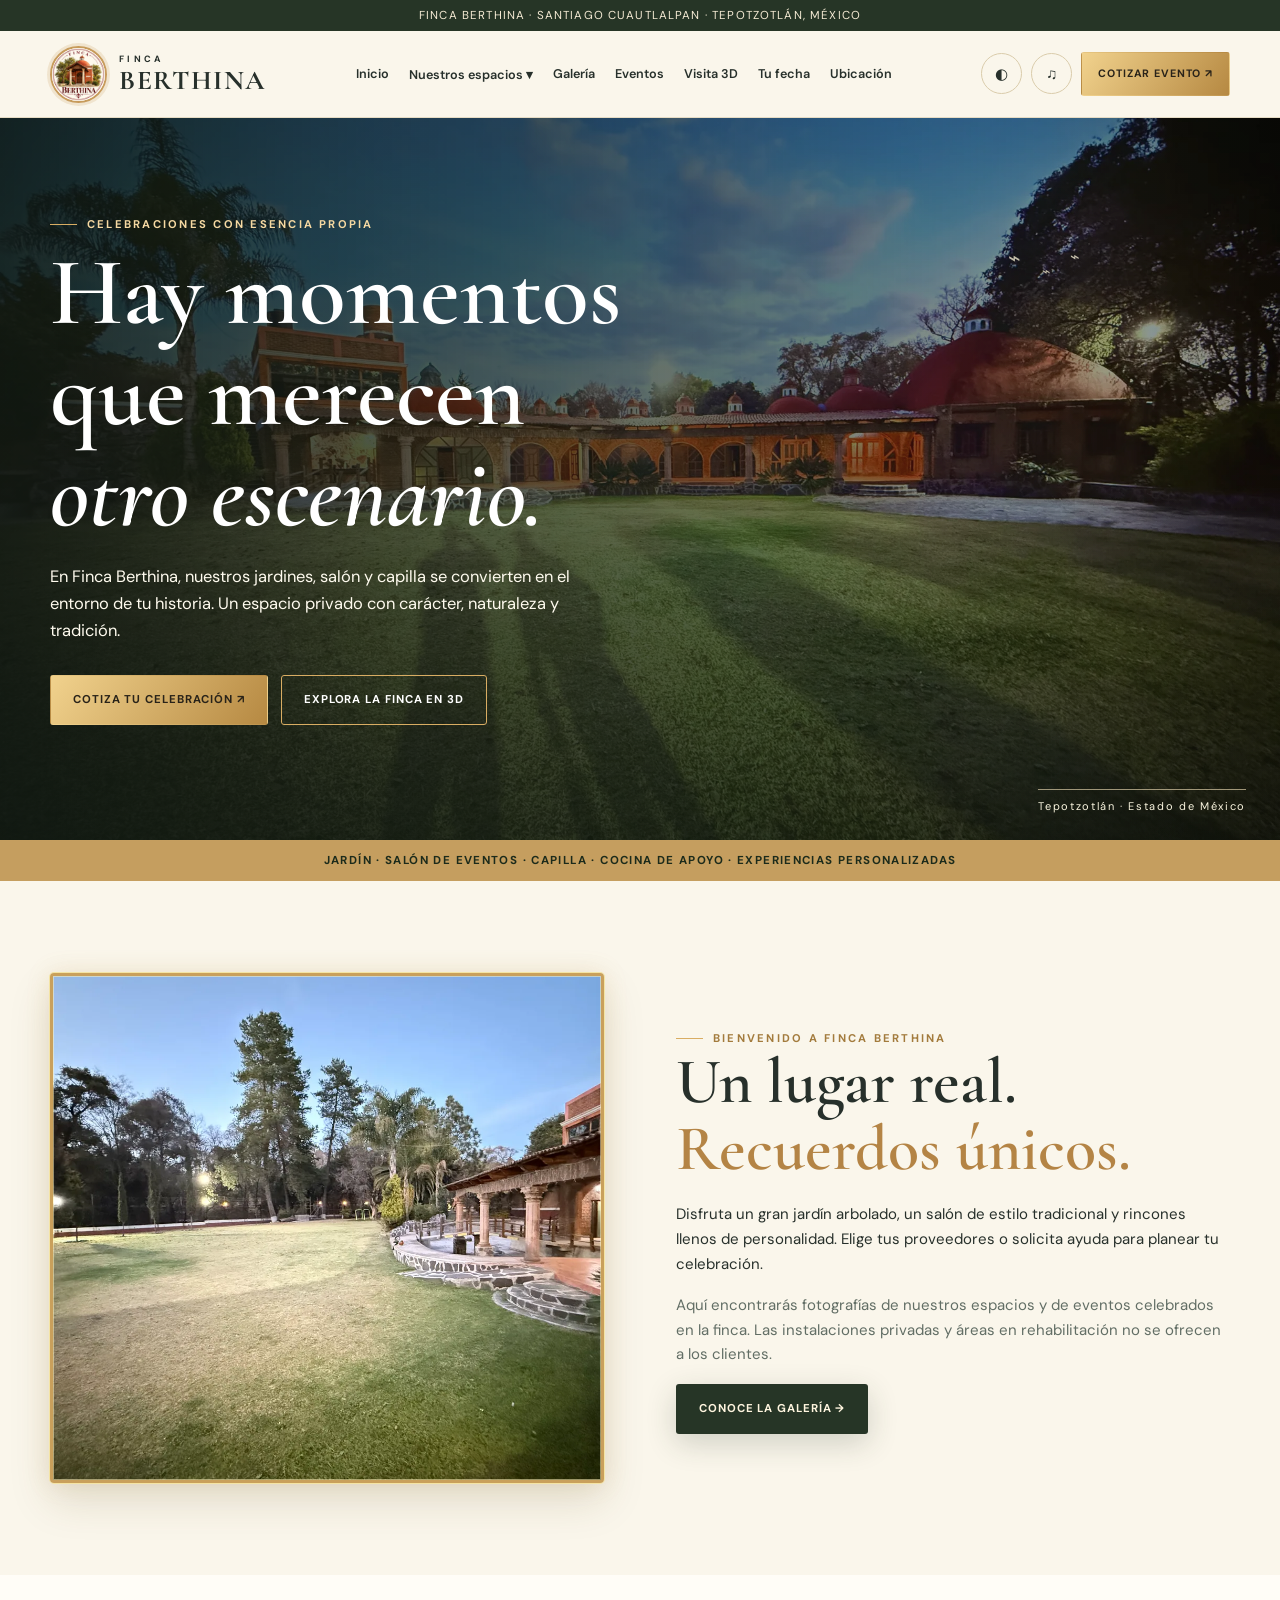
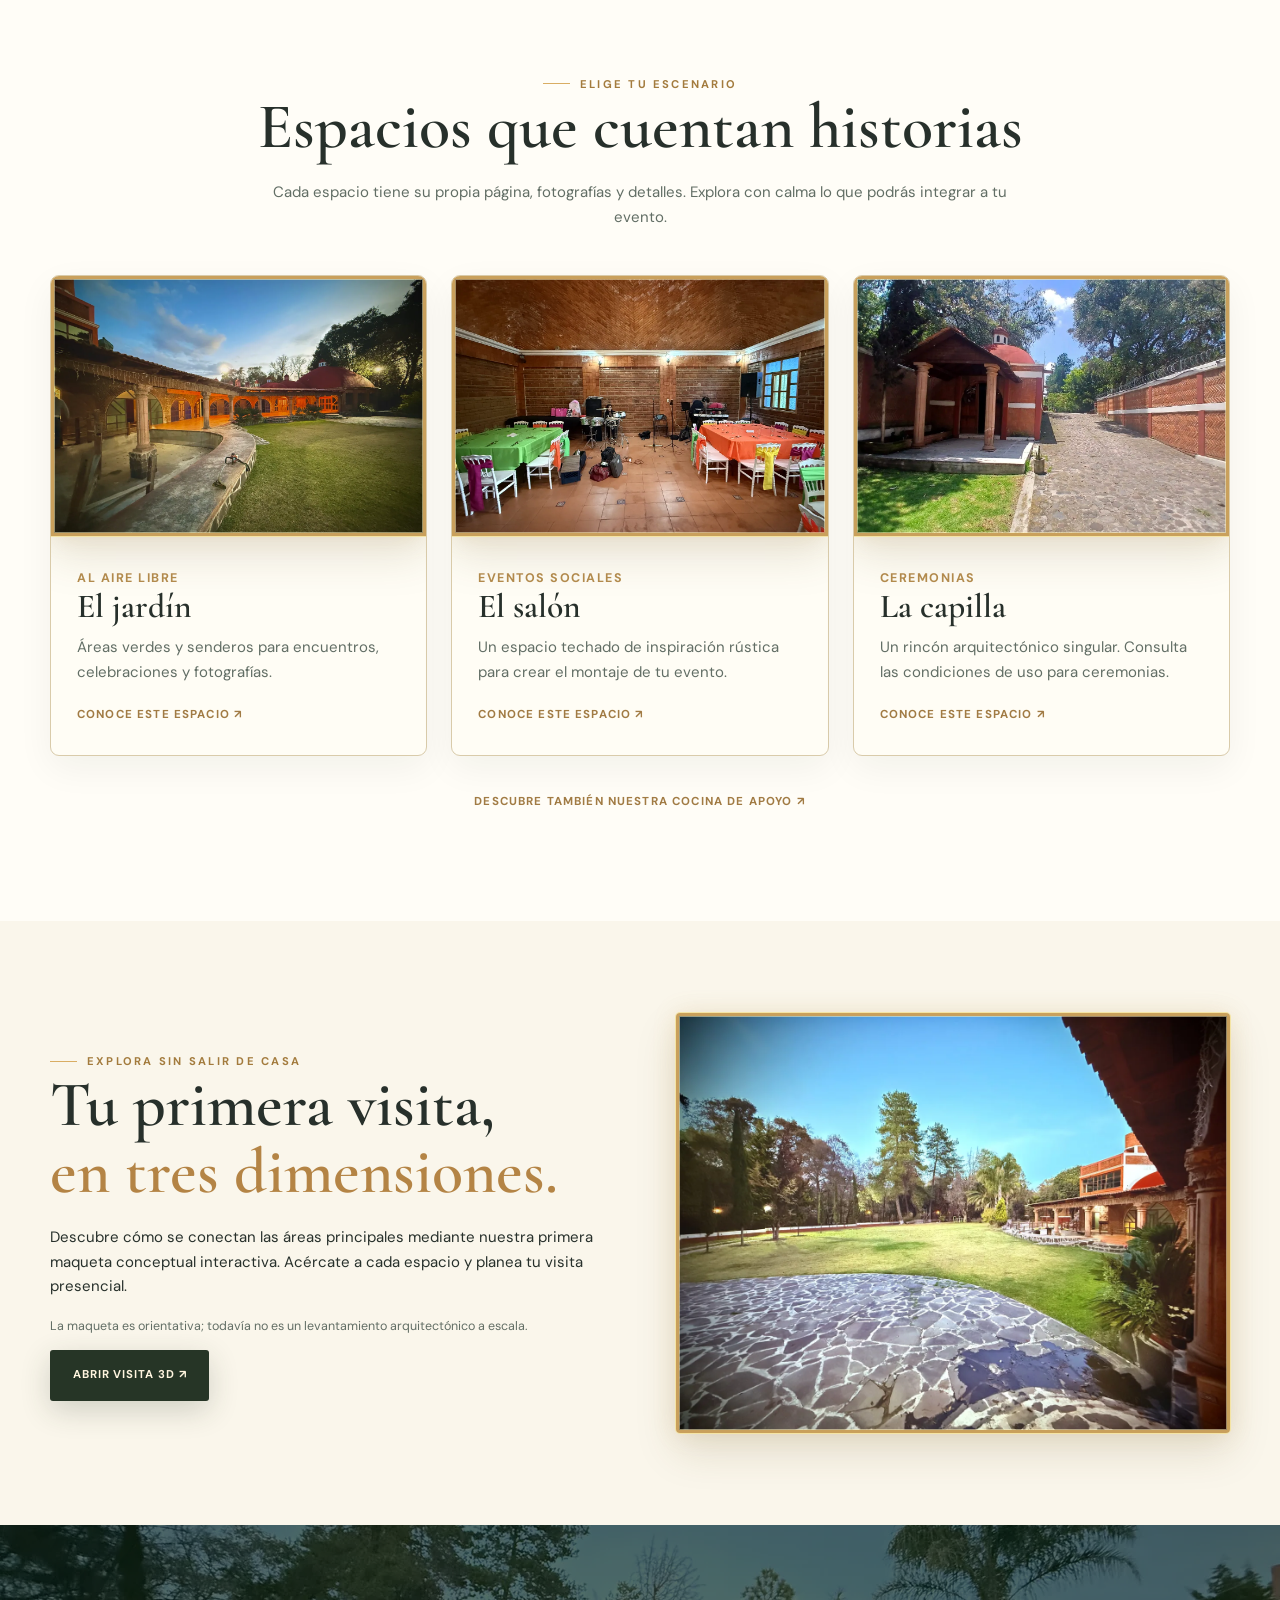
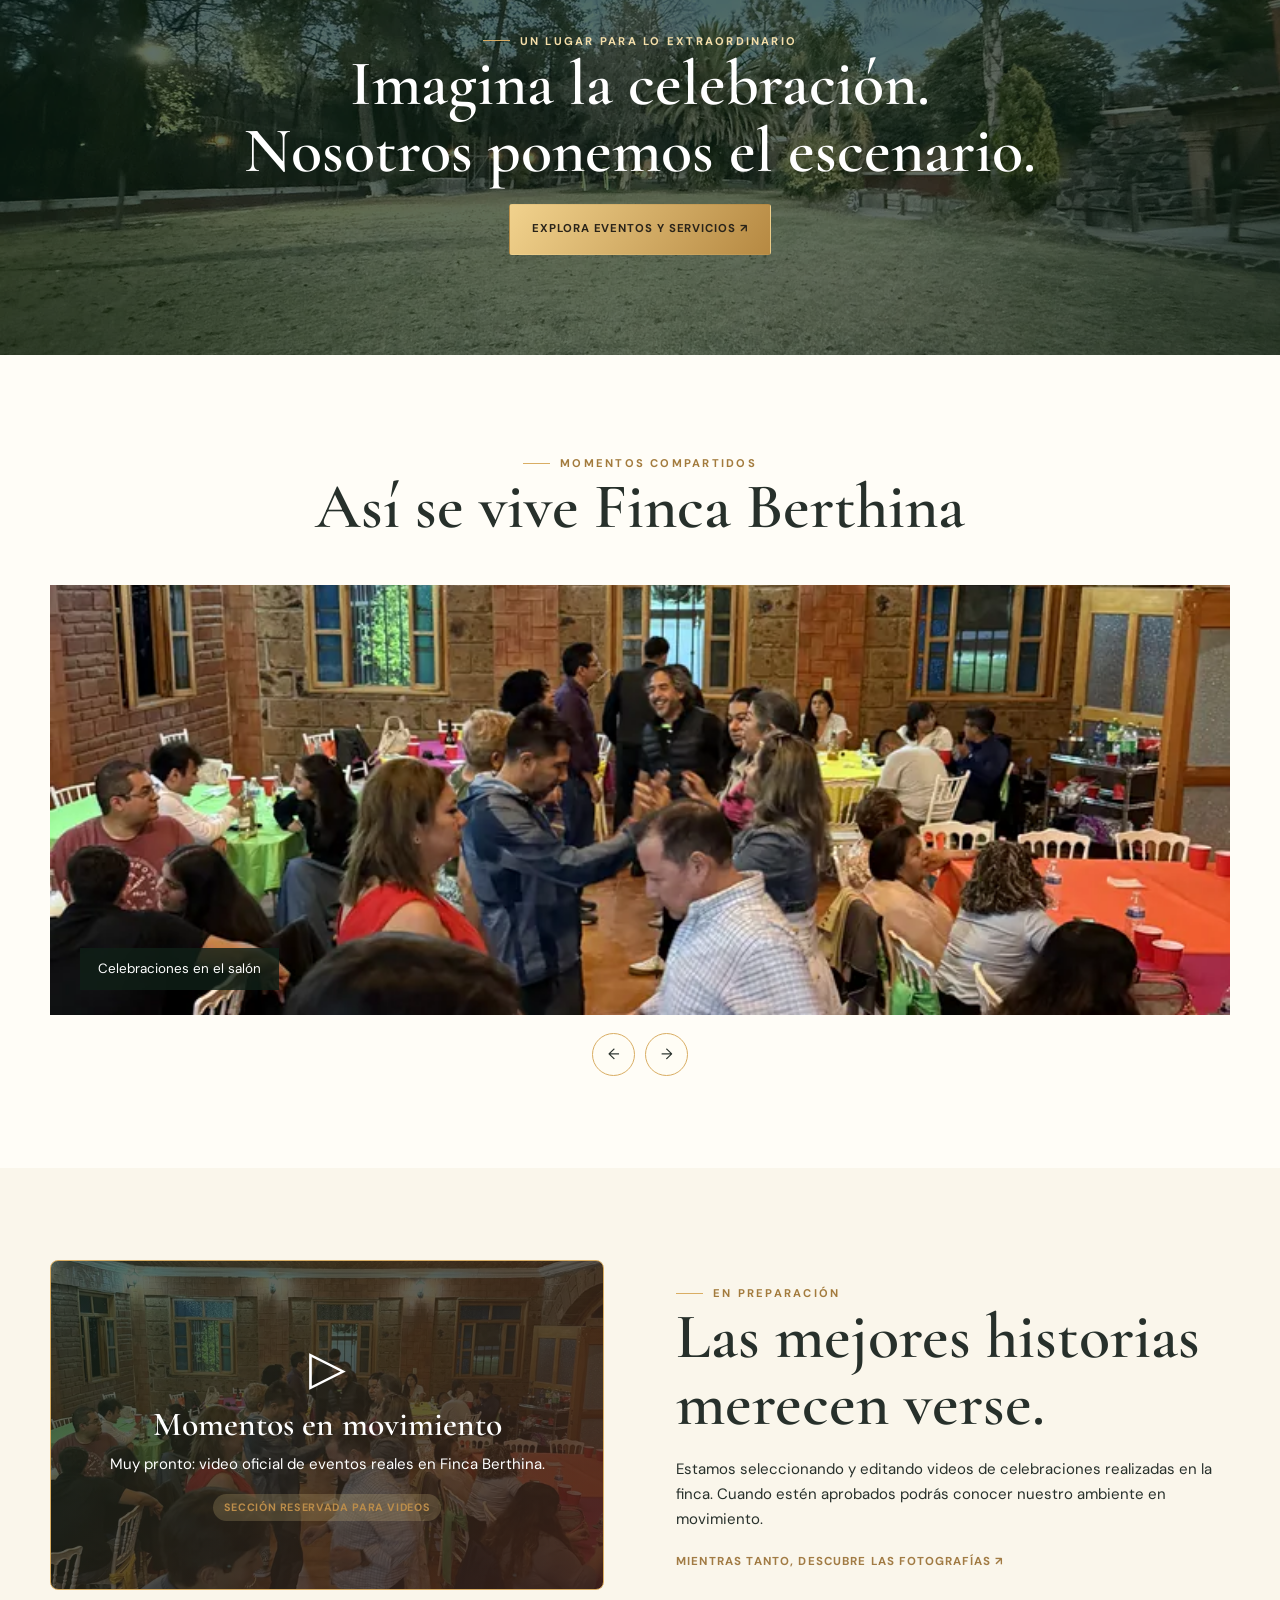
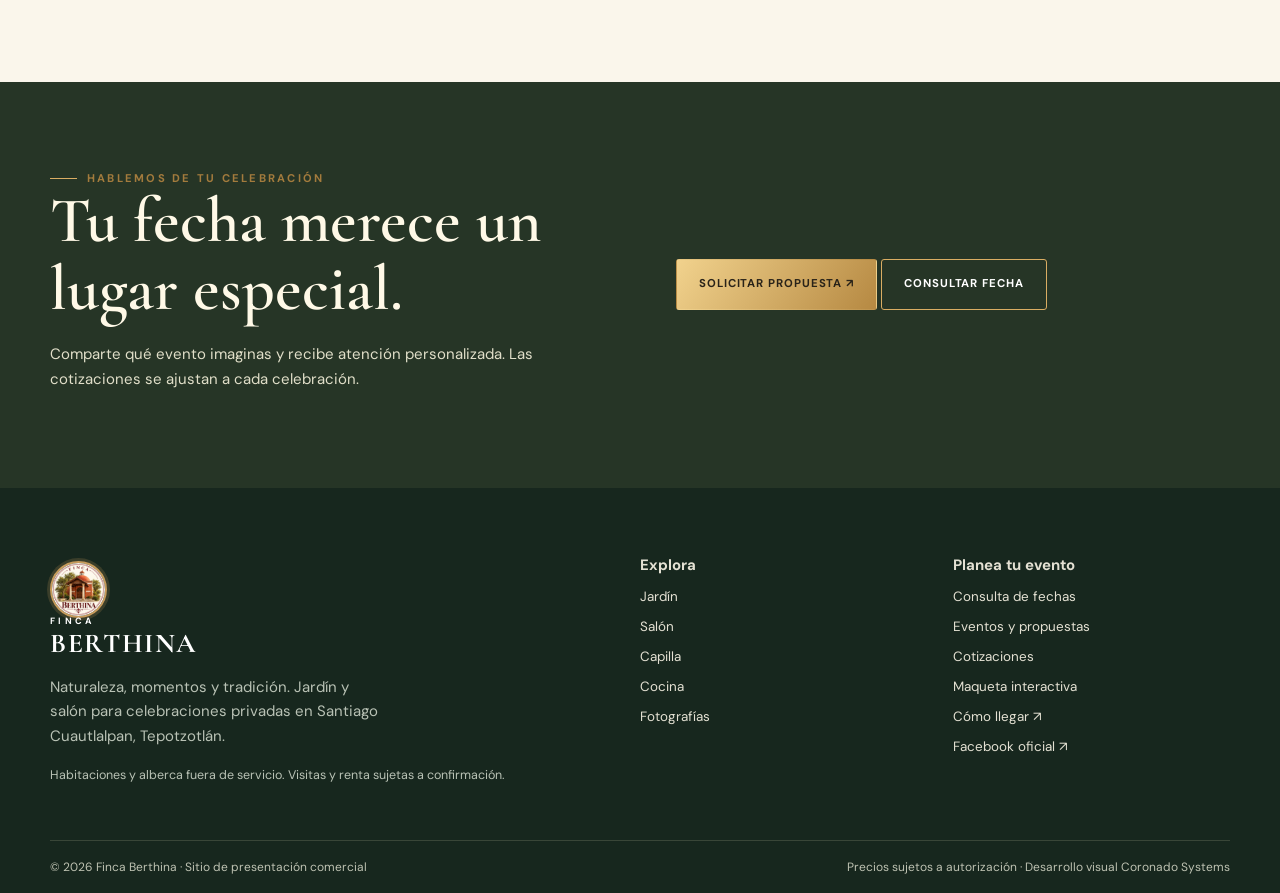
==== index.html @ c4ef8334 "Complete Finca Berthina SILO site, 3D schematic, gallery and SEO (4/4)" ====
<!doctype html><html lang="es-MX"><head><meta charset="utf-8"><meta name="viewport" content="width=device-width,initial-scale=1"><meta name="theme-color" content="#263526"><meta name="description" content="Finca Berthina: celebra bodas, cumpleaños y eventos privados en un jardín y salón con capilla en Tepotzotlán. Consulta espacios y solicita cotización."><title>Jardín y salón para eventos en Tepotzotlán | Finca Berthina</title><link rel="canonical" href="https://emc-lab.github.io/Finca_Berthina_Barrera/"><link rel="icon" href="./assets/img/logo.webp"><meta property="og:title" content="Jardín y salón para eventos en Tepotzotlán | Finca Berthina"><meta property="og:description" content="Finca Berthina: celebra bodas, cumpleaños y eventos privados en un jardín y salón con capilla en Tepotzotlán. Consulta espacios y solicita cotización."><meta property="og:image" content="https://emc-lab.github.io/Finca_Berthina_Barrera/assets/img/brand_cover.webp"><meta property="og:type" content="website"><link rel="stylesheet" href="./assets/css/site.css"><script type="application/ld+json">{"@context": "https://schema.org", "@type": "EventVenue", "name": "Finca Berthina", "description": "Jardín y salón de eventos en Santiago Cuautlalpan, Tepotzotlán, México.", "address": {"@type": "PostalAddress", "streetAddress": "El Haz del Huarache, Manzana 029", "addressLocality": "Santiago Cuautlalpan", "addressRegion": "Estado de México", "postalCode": "54650", "addressCountry": "MX"}, "url": "https://emc-lab.github.io/Finca_Berthina_Barrera/", "sameAs": ["https://www.facebook.com/profile.php?id=61595462096729", "https://maps.app.goo.gl/VbFBidqk3ptWAajp6"]}</script></head><body data-root="." data-page="inicio"><a href="#contenido" style="position:absolute;left:-9999px" onfocus="this.style.left='10px'">Saltar al contenido</a><div class="topbar">FINCA BERTHINA · SANTIAGO CUAUTLALPAN · TEPOTZOTLÁN, MÉXICO</div>
 <header class="site-header"><div class="container nav-wrap">
 <a href="./" class="brand" aria-label="Finca Berthina, inicio"><img src="./assets/img/logo.webp" alt="Logo de Finca Berthina con la capilla"><div class="brand-text"><small>FINCA</small>BERTHINA</div></a>
 <nav class="main-nav" id="primaryNav" aria-label="Navegación principal">
 <a href="./">Inicio</a><div class="nav-dropdown"><a href="./espacios/">Nuestros espacios ▾</a><div class="dropmenu"><a href="./espacios/jardin/">Jardín</a><a href="./espacios/salon/">Salón</a><a href="./espacios/capilla/">Capilla</a><a href="./espacios/cocina/">Cocina</a></div></div>
 <a href="./galeria/">Galería</a><a href="./experiencias/">Eventos</a><a href="./visita-3d/">Visita 3D</a><a href="./disponibilidad/">Tu fecha</a><a href="./ubicacion/">Ubicación</a>
 </nav><div class="nav-actions"><button type="button" id="themeToggle" class="round-btn" aria-label="Cambiar modo claro u oscuro" title="Cambiar tema y activar música">◐</button><button type="button" id="musicToggle" class="round-btn" aria-label="Música: reproducir o pausar" title="Música de fondo">♫</button><a class="btn btn-gold btn-sm desktop-cta" href="./cotizar/">Cotizar evento ↗</a><button id="navToggle" class="round-btn mobile-toggle" type="button" aria-controls="primaryNav" aria-expanded="false">☰</button></div>
 </div></header><main id="contenido"><section class="hero"><img src="./assets/img/hero.webp" alt="Jardín y arquitectura original de Finca Berthina al atardecer" fetchpriority="high"><div class="birds" aria-hidden="true"><span class="bird">⌁</span><span class="bird">⌁</span><span class="bird">⌁</span></div><div class="container hero-content"><span class="eyebrow">Celebraciones con esencia propia</span><h1>Hay momentos<br>que merecen<br><i>otro escenario.</i></h1><p>En Finca Berthina, nuestros jardines, salón y capilla se convierten en el entorno de tu historia. Un espacio privado con carácter, naturaleza y tradición.</p><div class="hero-buttons"><a href="./cotizar/" class="btn btn-gold">Cotiza tu celebración ↗</a><a href="./visita-3d/" class="btn btn-outline" style="color:#fff">Explora la finca en 3D</a></div></div><div class="hero-frames">Tepotzotlán · Estado de México</div></section>
<section class="marquee">JARDÍN · SALÓN DE EVENTOS · CAPILLA · COCINA DE APOYO · EXPERIENCIAS PERSONALIZADAS</section>
<section class="section"><div class="container two-col"><div class="photo gold" style="height:510px"><img loading="lazy" src="./assets/img/garden_day.webp" alt="Jardín central con árboles y andadores"></div><div><span class="eyebrow">Bienvenido a Finca Berthina</span><h2>Un lugar real.<br><span class="highlight">Recuerdos únicos.</span></h2><p>Disfruta un gran jardín arbolado, un salón de estilo tradicional y rincones llenos de personalidad. Elige tus proveedores o solicita ayuda para planear tu celebración.</p><p class="muted">Aquí encontrarás fotografías de nuestros espacios y de eventos celebrados en la finca. Las instalaciones privadas y áreas en rehabilitación no se ofrecen a los clientes.</p><a class="btn btn-primary" href="./galeria/">Conoce la galería →</a></div></div></section>
<section class="section tinted"><div class="container"><div class="section-intro center"><span class="eyebrow">Elige tu escenario</span><h2>Espacios que cuentan historias</h2><p class="muted width-narrow">Cada espacio tiene su propia página, fotografías y detalles. Explora con calma lo que podrás integrar a tu evento.</p></div><div class="card-grid"><article class="card"><div class="photo gold" style=""><img loading="lazy" src="./assets/img/garden_evening.webp" alt="El jardín"></div><div class="card-body"><small>Al aire libre</small><h3>El jardín</h3><p>Áreas verdes y senderos para encuentros, celebraciones y fotografías.</p><a href="./espacios/jardin/" class="text-link">Conoce este espacio ↗</a></div></article><article class="card"><div class="photo gold" style=""><img loading="lazy" src="./assets/img/salon_empty2.webp" alt="El salón"></div><div class="card-body"><small>Eventos sociales</small><h3>El salón</h3><p>Un espacio techado de inspiración rústica para crear el montaje de tu evento.</p><a href="./espacios/salon/" class="text-link">Conoce este espacio ↗</a></div></article><article class="card"><div class="photo gold" style=""><img loading="lazy" src="./assets/img/chapel_out.webp" alt="La capilla"></div><div class="card-body"><small>Ceremonias</small><h3>La capilla</h3><p>Un rincón arquitectónico singular. Consulta las condiciones de uso para ceremonias.</p><a href="./espacios/capilla/" class="text-link">Conoce este espacio ↗</a></div></article></div><p class="center" style="margin-top:32px"><a href="./espacios/cocina/" class="text-link">Descubre también nuestra cocina de apoyo ↗</a></p></div></section>
<section class="section"><div class="container two-col"><div><span class="eyebrow">Explora sin salir de casa</span><h2>Tu primera visita,<br><span class="highlight">en tres dimensiones.</span></h2><p>Descubre cómo se conectan las áreas principales mediante nuestra primera maqueta conceptual interactiva. Acércate a cada espacio y planea tu visita presencial.</p><p class="tiny muted">La maqueta es orientativa; todavía no es un levantamiento arquitectónico a escala.</p><a href="./visita-3d/" class="btn btn-primary">Abrir visita 3D ↗</a></div><div class="photo gold" style="height:420px"><img loading="lazy" src="./assets/img/garden_path.webp" alt="Senderos reales y jardines"></div></div></section>
<section class="banner-photo" style="background-image:url('./assets/img/garden_night.webp')"><div class="container"><span class="eyebrow" style="color:#f5dfaa">Un lugar para lo extraordinario</span><h2>Imagina la celebración.<br>Nosotros ponemos el escenario.</h2><a href="./experiencias/" class="btn btn-gold">Explora eventos y servicios ↗</a></div></section>
<section class="section tinted"><div class="container"><div class="section-intro center"><span class="eyebrow">Momentos compartidos</span><h2>Así se vive Finca Berthina</h2></div><div class="carousel" data-carousel><div class="carousel-track"><div class="carousel-slide"><img src="./assets/img/salon_party.webp" alt="Celebraciones en el salón"><span>Celebraciones en el salón</span></div><div class="carousel-slide"><img src="./assets/img/garden_evening.webp" alt="Atardecer en el jardín"><span>Atardecer en el jardín</span></div><div class="carousel-slide"><img src="./assets/img/salon_arcade.webp" alt="Corredores tradicionales"><span>Corredores tradicionales</span></div><div class="carousel-slide"><img src="./assets/img/salon_party2.webp" alt="Eventos con familiares y amigos"><span>Eventos con familiares y amigos</span></div><div class="carousel-slide"><img src="./assets/img/chapel_out.webp" alt="La capilla de la entrada"><span>La capilla de la entrada</span></div></div></div><div class="carousel-controls"><button data-prev aria-label="Foto anterior">←</button><button data-next aria-label="Foto siguiente">→</button></div></div></section>
<section class="section"><div class="container two-col"><div class="video-future"><div><div style="font-size:3rem">▷</div><h3>Momentos en movimiento</h3><p>Muy pronto: video oficial de eventos reales en Finca Berthina.</p><span class="badge">Sección reservada para videos</span></div></div><div><span class="eyebrow">En preparación</span><h2>Las mejores historias merecen verse.</h2><p>Estamos seleccionando y editando videos de celebraciones realizadas en la finca. Cuando estén aprobados podrás conocer nuestro ambiente en movimiento.</p><a class="text-link" href="./galeria/">Mientras tanto, descubre las fotografías ↗</a></div></div></section></main><section class="section-cta"><div class="container two-col"><div><span class="eyebrow">Hablemos de tu celebración</span><h2>Tu fecha merece un lugar especial.</h2><p>Comparte qué evento imaginas y recibe atención personalizada. Las cotizaciones se ajustan a cada celebración.</p></div><div><a href="./cotizar/" class="btn btn-gold">Solicitar propuesta ↗</a> <a href="./disponibilidad/" class="btn btn-outline" style="color:#fff">Consultar fecha</a></div></div></section>
 <footer class="site-footer"><div class="container"><div class="footer-columns"><div><a class="brand" href="./"><img src="./assets/img/logo.webp" alt="Finca Berthina"><div class="brand-text" style="color:#fff"><small>FINCA</small>BERTHINA</div></a><p class="muted" style="max-width:330px;margin-top:20px">Naturaleza, momentos y tradición. Jardín y salón para celebraciones privadas en Santiago Cuautlalpan, Tepotzotlán.</p><p class="tiny muted">Habitaciones y alberca fuera de servicio. Visitas y renta sujetas a confirmación.</p></div><div><strong>Explora</strong><a href="./espacios/jardin/">Jardín</a><a href="./espacios/salon/">Salón</a><a href="./espacios/capilla/">Capilla</a><a href="./espacios/cocina/">Cocina</a><a href="./galeria/">Fotografías</a></div><div><strong>Planea tu evento</strong><a href="./disponibilidad/">Consulta de fechas</a><a href="./experiencias/">Eventos y propuestas</a><a href="./cotizar/">Cotizaciones</a><a href="./visita-3d/">Maqueta interactiva</a><a href="https://maps.app.goo.gl/VbFBidqk3ptWAajp6" target="_blank" rel="noopener">Cómo llegar ↗</a><a href="https://www.facebook.com/profile.php?id=61595462096729" target="_blank" rel="noopener">Facebook oficial ↗</a></div></div><div class="footer-bottom"><span>© 2026 Finca Berthina · Sitio de presentación comercial</span><span>Precios sujetos a autorización · Desarrollo visual Coronado Systems</span></div></div></footer><div id="lightbox" class="lightbox" role="dialog" aria-label="Fotografía ampliada"><button type="button" aria-label="Cerrar imagen">×</button><img alt="Fotografía ampliada de la finca"></div><script defer src="./assets/js/site.js"></script></body></html>
---- assets/css/site.css ----
@import url('https://fonts.googleapis.com/css2?family=Cormorant+Garamond:wght@400;500;600;700&family=DM+Sans:wght@400;500;600;700&display=swap');
:root{--green:#263526;--wine:#713137;--gold:#d9ad63;--gold2:#f7e4a7;--paper:#faf6eb;--paper2:#fffdf7;--ink:#27302b;--muted:#626e65;--line:#d9cbaa;--panel:#fffdf5;--shadow:0 24px 65px #2425151d;--radius:20px}*{box-sizing:border-box}html{scroll-behavior:smooth}body{margin:0;background:var(--paper);color:var(--ink);font-family:'DM Sans',Arial,sans-serif;font-size:15px;line-height:1.65;transition:background .3s,color .3s}body.dark{--paper:#111b17;--paper2:#1b2821;--panel:#1d2b24;--ink:#f3eee1;--muted:#bec7b8;--line:#596a53;--shadow:0 24px 65px #0008}a{color:inherit;text-decoration:none}button,input,select,textarea{font:inherit}button{cursor:pointer}h1,h2,h3,h4,.serif{font-family:'Cormorant Garamond',Georgia,serif;line-height:1.05;font-weight:600}h1{font-size:clamp(3.4rem,7.5vw,7.8rem);margin:.1em 0 .18em}h2{font-size:clamp(2.5rem,5vw,4.8rem);margin:0 0 20px}h3{font-size:2.1rem;margin:0 0 10px}p{margin:.4em 0 1.1em}img{display:block;max-width:100%}main{overflow:hidden}.container{width:min(1180px,calc(100% - 46px));margin-inline:auto}.eyebrow{display:inline-flex;align-items:center;gap:10px;letter-spacing:.2em;font-size:.7rem;font-weight:700;text-transform:uppercase;color:#a37b3d}.eyebrow:before{content:'';height:1px;width:27px;background:var(--gold)}.muted{color:var(--muted)}.tiny{font-size:.78rem}.kicker{color:var(--gold)}.highlight{color:#b48445}.section{padding:92px 0}.section.tinted{background:var(--paper2)}.center{text-align:center}.width-narrow{max-width:760px;margin-inline:auto}.topbar{padding:6px 24px;background:var(--green);color:#f5ebd4;text-align:center;font-size:.72rem;letter-spacing:.1em}.site-header{position:sticky;top:0;z-index:1000;background:color-mix(in srgb,var(--paper) 94%,transparent);backdrop-filter:blur(20px);border-bottom:1px solid color-mix(in srgb,var(--line) 60%,transparent)}.nav-wrap{height:86px;display:flex;align-items:center;gap:25px;justify-content:space-between}.brand{display:flex;align-items:center;gap:12px;min-width:215px;flex-shrink:0}.brand img{width:57px;height:57px;object-fit:cover;border-radius:50%;border:2px solid #c79b5b;box-shadow:0 0 0 3px #c79b5b33}.brand-text{font-family:'Cormorant Garamond',serif;font-size:1.7rem;line-height:.85;letter-spacing:.06em;font-weight:700}.brand-text small{display:block;font-family:'DM Sans',sans-serif;letter-spacing:.36em;font-size:.57rem;margin-bottom:6px}.main-nav{display:flex;gap:20px;align-items:center}.main-nav>a,.nav-dropdown>a{font-weight:600;font-size:.79rem;white-space:nowrap}.main-nav>a:hover,.nav-dropdown>a:hover,.footer-link:hover{color:#b28847}.nav-dropdown{position:relative}.dropmenu{display:none;position:absolute;top:30px;left:-16px;width:225px;background:var(--panel);border:1px solid var(--line);border-radius:12px;padding:12px;box-shadow:var(--shadow)}.nav-dropdown:hover .dropmenu,.nav-dropdown:focus-within .dropmenu{display:grid}.dropmenu a{padding:7px 12px;font-size:.83rem;border-radius:8px}.dropmenu a:hover{background:#a5813920}.nav-actions{display:flex;align-items:center;gap:9px}.round-btn{border:1px solid var(--line);color:var(--ink);background:transparent;border-radius:50%;width:41px;height:41px;display:grid;place-items:center}.round-btn:hover{border-color:var(--gold);background:#d9ad6317}.mobile-toggle{display:none}.btn{display:inline-flex;gap:9px;align-items:center;justify-content:center;padding:15px 22px;min-height:49px;border:1px solid transparent;border-radius:3px;letter-spacing:.08em;font-size:.71rem;font-weight:700;text-transform:uppercase;transition:transform .2s,box-shadow .2s,background .2s}.btn:hover{transform:translateY(-2px)}.btn-primary{background:var(--green);color:#fff5df;box-shadow:0 9px 30px #26352633}.btn-primary:hover{background:#3c5239}.btn-gold{background:linear-gradient(125deg,#f1d28d,#b68942);color:#292319}.btn-outline{border-color:var(--gold);color:var(--ink);background:transparent}.btn-light{background:#fff9e9;color:#283527}.btn-sm{min-height:40px;padding:12px 16px;font-size:.67rem}.btn.disabled,[disabled]{opacity:.56;cursor:not-allowed}.hero{position:relative;min-height:670px;display:flex;align-items:center;isolation:isolate;background:#15251e;color:#fff}.hero>img{position:absolute;inset:0;width:100%;height:100%;object-fit:cover;z-index:-2;filter:brightness(.83)}.hero:after{content:'';position:absolute;inset:0;background:linear-gradient(90deg,#111a13d9 0%,#1520149c 43%,#151b1533 100%),linear-gradient(0deg,#090d0a99,transparent 50%);z-index:-1}.hero-content{padding:90px 0 115px}.hero .eyebrow{color:#f6d9a2}.hero p{max-width:570px;color:#fffbef;font-size:1.03rem}.hero-buttons{display:flex;gap:13px;flex-wrap:wrap;margin-top:30px}.hero-frames{position:absolute;bottom:25px;right:34px;font-size:.69rem;letter-spacing:.15em;color:#faf5df;border-top:1px solid #eedcb5a1;padding-top:7px}.birds{position:absolute;top:17%;right:15%;width:80px;height:50px;pointer-events:none;opacity:.75}.bird{position:absolute;color:#fff8dc;font-size:1.3rem;animation:fly 9s ease-in-out infinite}.bird:nth-child(2){left:34px;top:20px;animation-delay:-3s;font-size:.85rem}.bird:nth-child(3){left:62px;top:3px;animation-delay:-4s;font-size:1rem}@keyframes fly{0%,100%{transform:translate(-10px,8px)}50%{transform:translate(15px,-6px)}}.gold-frame{border:3px solid transparent;outline:1px solid #bd8e4a;outline-offset:3px;border-image:linear-gradient(138deg,#fff7c4,#9c6c28,#fff4ae,#bd8b3b) 1;box-shadow:0 4px 24px #bd994c30, inset 0 0 14px #c89e5130}.photo{overflow:hidden;border-radius:4px;position:relative;box-shadow:var(--shadow)}.photo img{width:100%;height:100%;object-fit:cover;transition:transform .8s ease}.photo:hover img{transform:scale(1.045)}.photo.gold{border:3px solid #c9a05c;box-shadow:0 0 0 1px #f4e4a4,0 18px 42px #59401526,0 0 23px #d5ac5d2e}.photo.gold:after{content:'';pointer-events:none;position:absolute;inset:0;border:1px solid #fff2bc88}.two-col{display:grid;grid-template-columns:1fr 1fr;gap:72px;align-items:center}.feature-photo{height:510px}.section-intro{margin-bottom:45px}.card-grid{display:grid;grid-template-columns:repeat(3,minmax(0,1fr));gap:24px}.card{background:var(--panel);border:1px solid var(--line);box-shadow:0 12px 36px #1626190e;border-radius:9px;overflow:hidden}.card .photo{height:260px;border-radius:0}.card-body{padding:29px 26px}.card p{color:var(--muted)}.card small{color:#b48c4e;letter-spacing:.12em;font-weight:700;text-transform:uppercase}.text-link{color:#a17b44;letter-spacing:.1em;text-transform:uppercase;font-size:.72rem;font-weight:700}.text-link:hover{text-decoration:underline}.banner-photo{height:430px;background-size:cover;background-position:center;position:relative;display:grid;place-items:center;color:#fff;text-align:center;isolation:isolate}.banner-photo:before{content:'';position:absolute;inset:0;z-index:-1;background:#0c2216a6}.banner-photo h2{font-size:clamp(3rem,5vw,5.3rem)}.section-cta{background:var(--green);color:#f8eddb;padding:80px 0}.section-cta p{color:#e1dfc9}.section-cta h2{color:#fff9e7}.badge{display:inline-block;border-radius:50px;padding:5px 11px;background:#dec68b36;color:#bc8d4a;font-size:.67rem;font-weight:700;letter-spacing:.06em;text-transform:uppercase}.badgewarn{background:#f7d49c26;color:#a87231}.tag{background:var(--paper2);border:1px solid var(--line);padding:8px 14px;border-radius:40px;font-size:.73rem;display:inline-flex;align-items:center;gap:6px}.interior-hero{position:relative;min-height:400px;display:flex;align-items:center;color:#fff;background:#23372b;isolation:isolate}.interior-hero img{position:absolute;inset:0;width:100%;height:100%;object-fit:cover;filter:brightness(.55);z-index:-1}.interior-hero p{font-size:1.03rem;max-width:670px}.interior-hero h1{font-size:clamp(3.2rem,6vw,6rem)}.feature-points{display:grid;grid-template-columns:repeat(3,1fr);gap:12px;margin:20px 0}.feature-points div{border:1px solid var(--line);padding:17px;background:var(--panel);font-size:.84rem}.gallery{display:grid;grid-template-columns:repeat(3,minmax(0,1fr));gap:22px}.gallery-item{position:relative;overflow:hidden;border-radius:7px;cursor:zoom-in}.gallery-item img{width:100%;height:255px;object-fit:cover}.gallery-item p{position:absolute;bottom:0;margin:0;width:100%;padding:18px 14px 9px;background:linear-gradient(transparent,#000b);color:#fff;font-weight:600;font-size:.82rem}.filterbar{display:flex;gap:8px;flex-wrap:wrap;margin-bottom:30px}.filterbar button{border:1px solid var(--line);border-radius:40px;background:var(--panel);color:var(--ink);padding:8px 18px;font-size:.77rem}.filterbar button.active{background:var(--green);color:#fff}.lightbox{position:fixed;inset:0;z-index:9999;background:#07100df0;display:none;align-items:center;justify-content:center;padding:45px}.lightbox.open{display:flex}.lightbox img{max-height:85vh;max-width:90vw;object-fit:contain;border:3px solid #d8ad63}.lightbox button{position:absolute;right:25px;top:20px;background:none;border:0;color:white;font-size:2rem}.carousel{overflow:hidden}.carousel-track{display:flex;transition:transform .55s ease}.carousel-slide{min-width:100%;height:430px;position:relative}.carousel-slide img{height:100%;width:100%;object-fit:cover}.carousel-slide span{position:absolute;bottom:25px;left:30px;padding:10px 18px;background:#102017ce;color:#fff;font-size:.84rem}.carousel-controls{display:flex;justify-content:center;gap:10px;margin-top:18px}.carousel-controls button{background:var(--panel);color:var(--ink);border:1px solid var(--gold);border-radius:50%;width:43px;height:43px}.price-grid{display:grid;grid-template-columns:repeat(3,1fr);gap:16px}.price{padding:28px 25px;border:1px solid var(--line);background:var(--panel);border-radius:10px}.price strong{font:600 2.8rem 'Cormorant Garamond',serif;color:#a27a3e}.price .small{font-size:.7rem}.notice{background:color-mix(in srgb,var(--gold) 10%,var(--panel));border-left:3px solid #be914d;padding:18px 20px;color:var(--ink);border-radius:6px;margin:20px 0}.form-grid{display:grid;grid-template-columns:1fr 1fr;gap:15px}.form-field{display:grid;gap:6px}.form-field label{font-size:.77rem;font-weight:700}.form-field input,.form-field select,.form-field textarea{color:var(--ink);background:var(--panel);border:1px solid var(--line);border-radius:6px;padding:13px 14px;min-height:48px;width:100%}.form-field textarea{min-height:110px}.form-field.full{grid-column:1/-1}.form-card{padding:40px;background:var(--panel);border:1px solid var(--line);box-shadow:var(--shadow);border-radius:12px}.calendar{display:grid;grid-template-columns:repeat(7,1fr);gap:5px;margin:18px 0}.cal-head{font-size:.69rem;color:var(--muted);text-align:center;padding:6px 0;font-weight:700}.cal-day{border:1px solid var(--line);background:var(--panel);color:var(--ink);min-height:59px;border-radius:7px;text-align:center;padding:8px 3px;position:relative}.cal-day:hover:not(:disabled){border-color:var(--gold)}.cal-day.empty{background:transparent;border:0;pointer-events:none}.cal-day.past{opacity:.35}.cal-day.confirmed{background:#883f45;color:white;border-color:#883f45;cursor:not-allowed}.cal-day.selected{outline:2px solid var(--gold)}.cal-day small{display:block;font-size:.55rem;line-height:1.2}.cal-nav{display:flex;align-items:center;justify-content:space-between}.legend{display:flex;gap:18px;flex-wrap:wrap;font-size:.75rem}.legend i{display:inline-block;width:10px;height:10px;border-radius:3px;background:#bd8d48;margin-right:6px}.legend i.busy{background:#883f45}.viewer{min-height:510px;display:grid;grid-template-columns:minmax(0,1.4fr) minmax(250px,.6fr);gap:24px;align-items:stretch}.scene{position:relative;background:radial-gradient(circle at 30% 30%,#5a7656,#253e30 80%);overflow:hidden;border-radius:16px;perspective:950px;min-height:450px;border:1px solid #bb985a}.scene-inner{position:absolute;left:50%;top:52%;width:min(580px,80%);height:360px;transform:translate(-50%,-50%) rotateX(48deg) rotateZ(-12deg) scale(.95);transform-style:preserve-3d;transition:transform .15s ease;touch-action:none}.map-surface{position:absolute;inset:0;background:linear-gradient(135deg,#6c9b58,#315d40);border:4px solid #d8c396;border-radius:40% 25% 35% 40%;box-shadow:12px 25px 0 #243b27,20px 34px 38px #1228189e}.map-path{position:absolute;width:16%;height:85%;left:73%;top:9%;background:#b3a48a;transform:rotate(-28deg);clip-path:polygon(14% 0%,93% 0%,71% 100%,12% 100%);opacity:.93}.model{position:absolute;border-radius:8px;transform-style:preserve-3d;border:2px solid #fff3ce;cursor:pointer;box-shadow:8px 13px 0 #0004;display:grid;place-items:center;font-size:.75rem;font-weight:700;text-align:center;color:white;padding:6px;transition:filter .2s}.model:hover,.model.active{filter:brightness(1.3);outline:3px solid #f6d187}.model.salon{left:6%;top:61%;width:30%;height:23%;background:#a35b46}.model.cocina{left:36%;top:69%;width:16%;height:12%;background:#c08f59}.model.capilla{left:70%;top:4%;width:20%;height:17%;background:#a35e54}.model.pool{left:18%;top:19%;width:28%;height:16%;background:#587f83;border-style:dashed}.model.garden{left:45%;top:30%;width:23%;height:22%;background:#52834e;border-color:#e8d09f}.viewer-info{background:var(--panel);border:1px solid var(--line);border-radius:14px;padding:30px 23px}.viewer-info h3{font-size:2rem}.viewer-tools{position:absolute;bottom:18px;left:20px;display:flex;gap:9px}.viewer-tools button{background:#fff9e8;border:1px solid #c49b5c;color:#263526;border-radius:5px;padding:7px 12px}.video-future{border:1px solid var(--gold);min-height:330px;display:grid;place-items:center;text-align:center;background:linear-gradient(135deg,#13281caa,#3f241bd4),url('../img/salon_party.webp') center/cover;color:white;border-radius:8px}.map-links{display:flex;gap:12px;flex-wrap:wrap;margin:20px 0}.faq details{padding:18px 0;border-bottom:1px solid var(--line)}.faq summary{cursor:pointer;font-weight:700}.site-footer{background:#17271e;color:#e4e1d3;padding:65px 0 15px}.footer-columns{display:grid;grid-template-columns:2fr repeat(2,1fr);gap:35px}.footer-columns a{display:block;margin:8px 0;font-size:.84rem}.site-footer .muted{color:#b9c2b5}.footer-bottom{border-top:1px solid #7e836c55;margin-top:40px;padding-top:17px;font-size:.75rem;color:#bec2b2;display:flex;justify-content:space-between;gap:20px}.marquee{background:#c59e5f;color:#1c2b1b;text-align:center;font-size:.72rem;font-weight:700;letter-spacing:.12em;padding:11px}.fade-in{animation:rise .8s both}@keyframes rise{from{opacity:0;transform:translateY(18px)}to{opacity:1;transform:none}}@media(max-width:1060px){.main-nav{gap:10px}.main-nav>a,.nav-dropdown>a{font-size:.73rem}.brand{min-width:170px}.nav-wrap{gap:10px}}@media(max-width:880px){.main-nav{display:none;position:absolute;top:100%;left:0;right:0;background:var(--panel);padding:26px 24px;border-bottom:1px solid var(--line);box-shadow:var(--shadow);flex-direction:column;align-items:stretch;gap:20px}.main-nav.open{display:flex}.dropmenu{display:grid;position:static;box-shadow:none;border:0;width:auto;background:transparent;padding-left:15px}.mobile-toggle{display:grid}.nav-wrap{height:72px}.brand img{width:48px;height:48px}.brand-text{font-size:1.42rem}.nav-actions .desktop-cta{display:none}.two-col{grid-template-columns:1fr;gap:33px}.card-grid,.gallery,.price-grid{grid-template-columns:repeat(2,1fr)}.feature-photo{height:340px}.viewer{grid-template-columns:1fr}.footer-columns{grid-template-columns:1fr 1fr}.footer-columns>div:first-child{grid-column:1/-1}.hero{min-height:580px}}@media(max-width:580px){.container{width:min(100% - 30px,1180px)}h1{font-size:3.9rem}.hero{min-height:600px}.hero-content{padding:70px 0}.section{padding:65px 0}.card-grid,.gallery,.price-grid,.form-grid,.feature-points{grid-template-columns:1fr}.form-field.full{grid-column:auto}.form-card{padding:23px}.carousel-slide{height:270px}.gallery-item img{height:220px}.footer-columns{grid-template-columns:1fr}.footer-bottom{display:block}.cal-day{min-height:48px;font-size:.8rem}.cal-day small{font-size:.48rem}.scene-inner{width:100%;transform:translate(-50%,-50%) rotateX(43deg) rotateZ(-10deg) scale(.8)}.brand{min-width:0}.bird{display:none}.hero-frames{display:none}.topbar{font-size:.59rem}.nav-actions{gap:5px}.round-btn{height:38px;width:38px}.viewer{gap:10px}}
@media(prefers-reduced-motion:reduce){*,*:before,*:after{animation:none!important;transition:none!important;scroll-behavior:auto!important}}
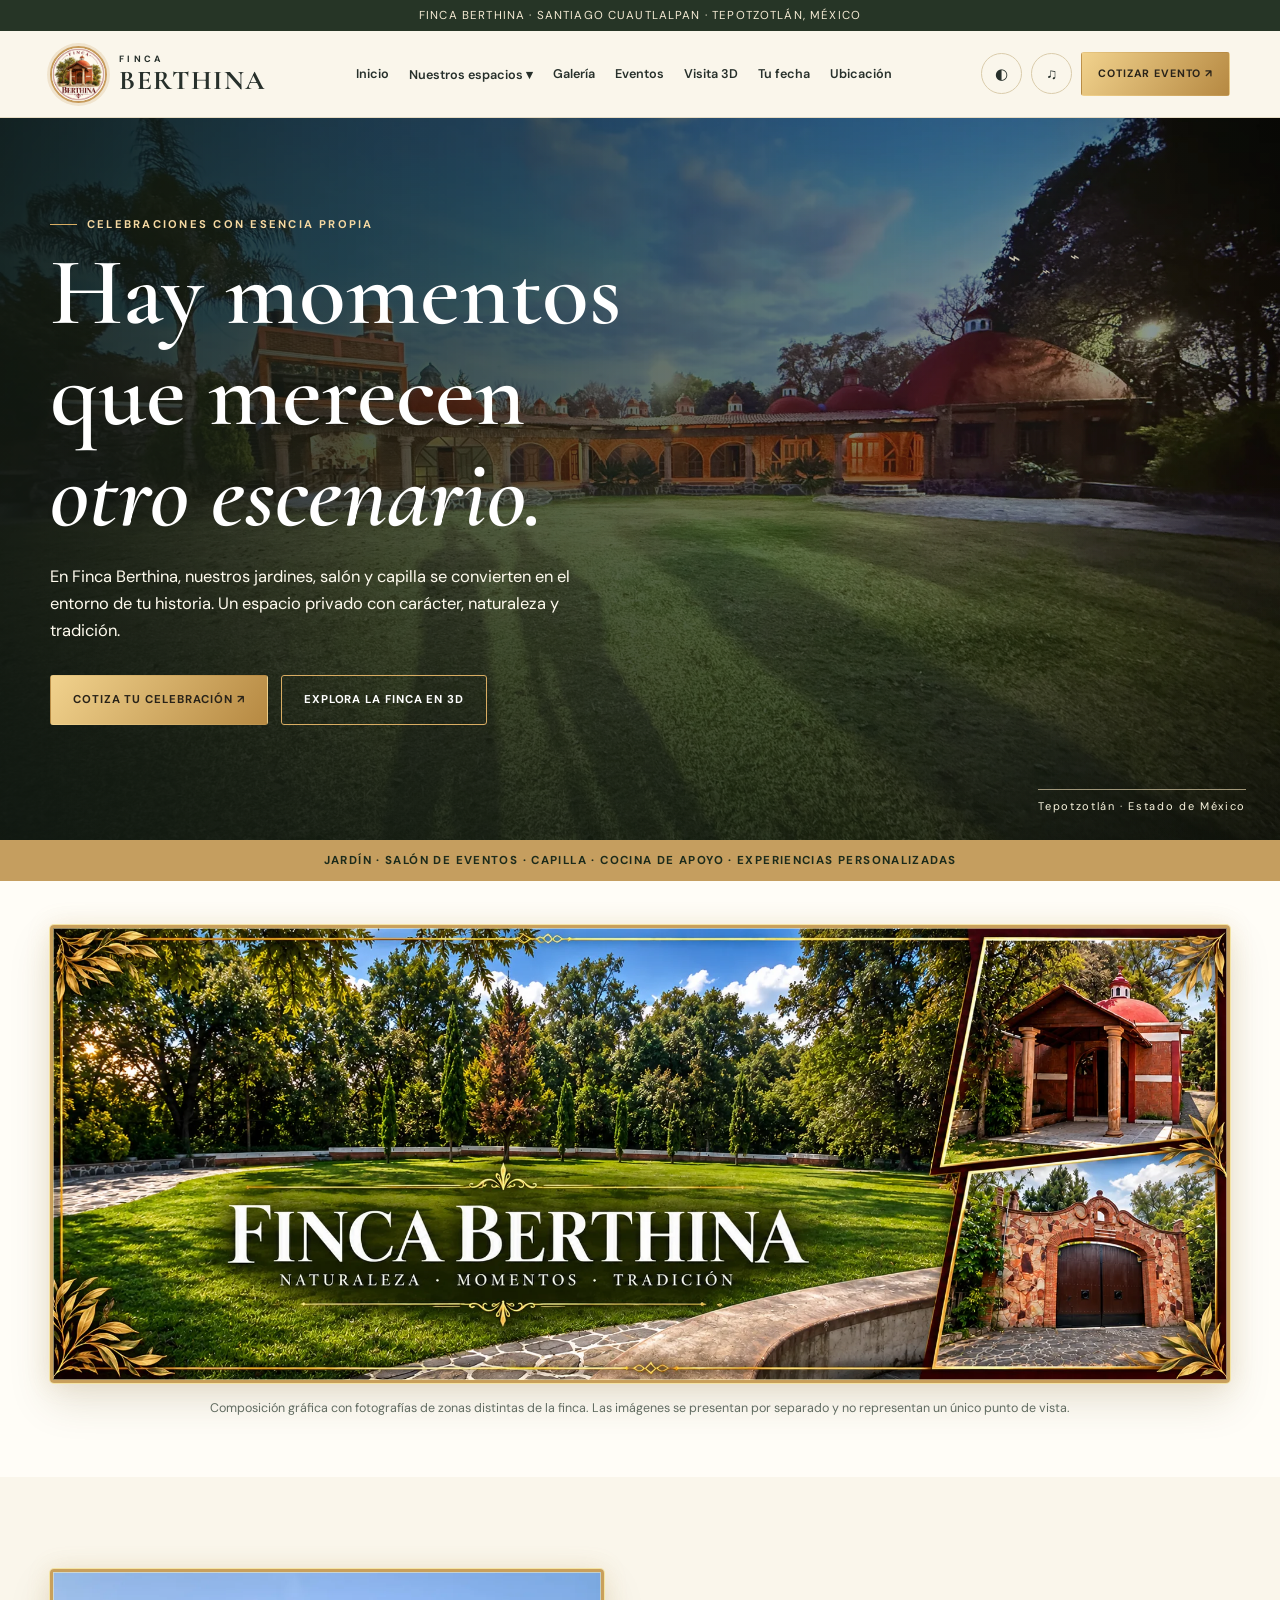
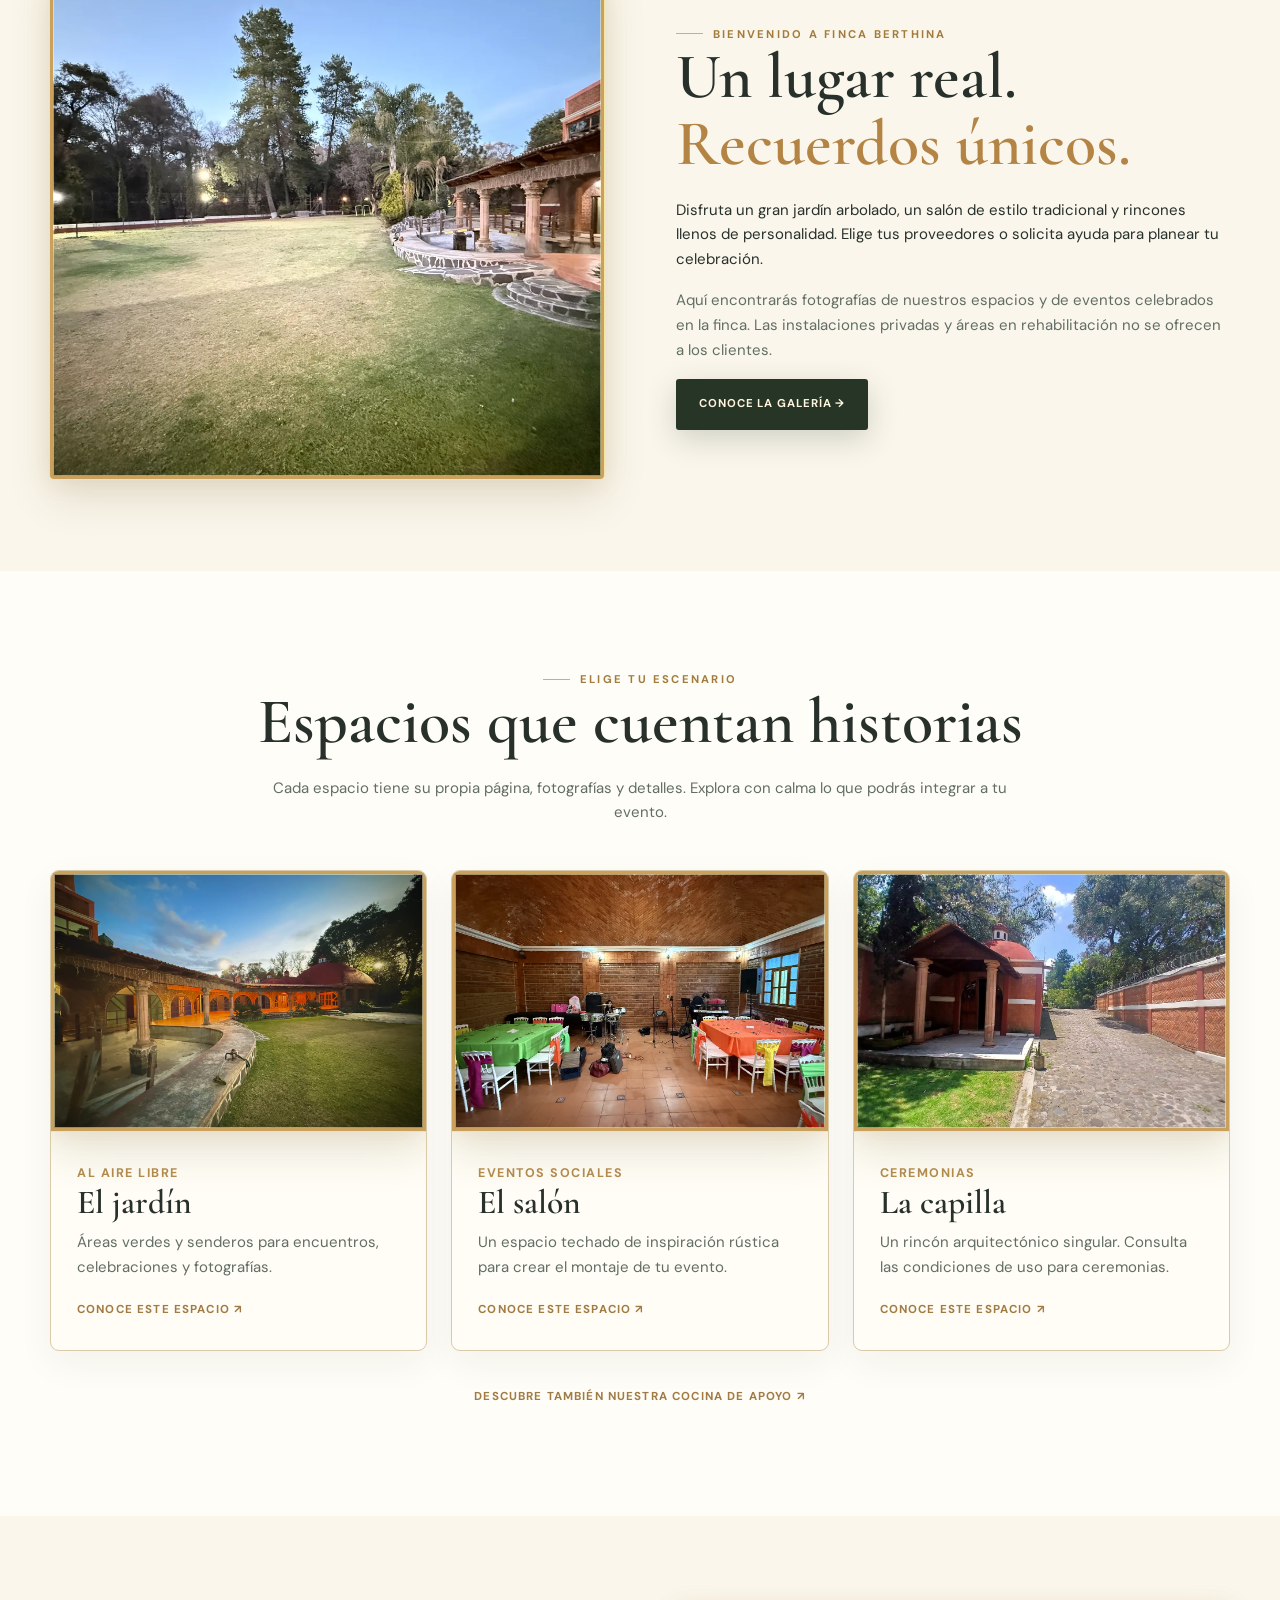
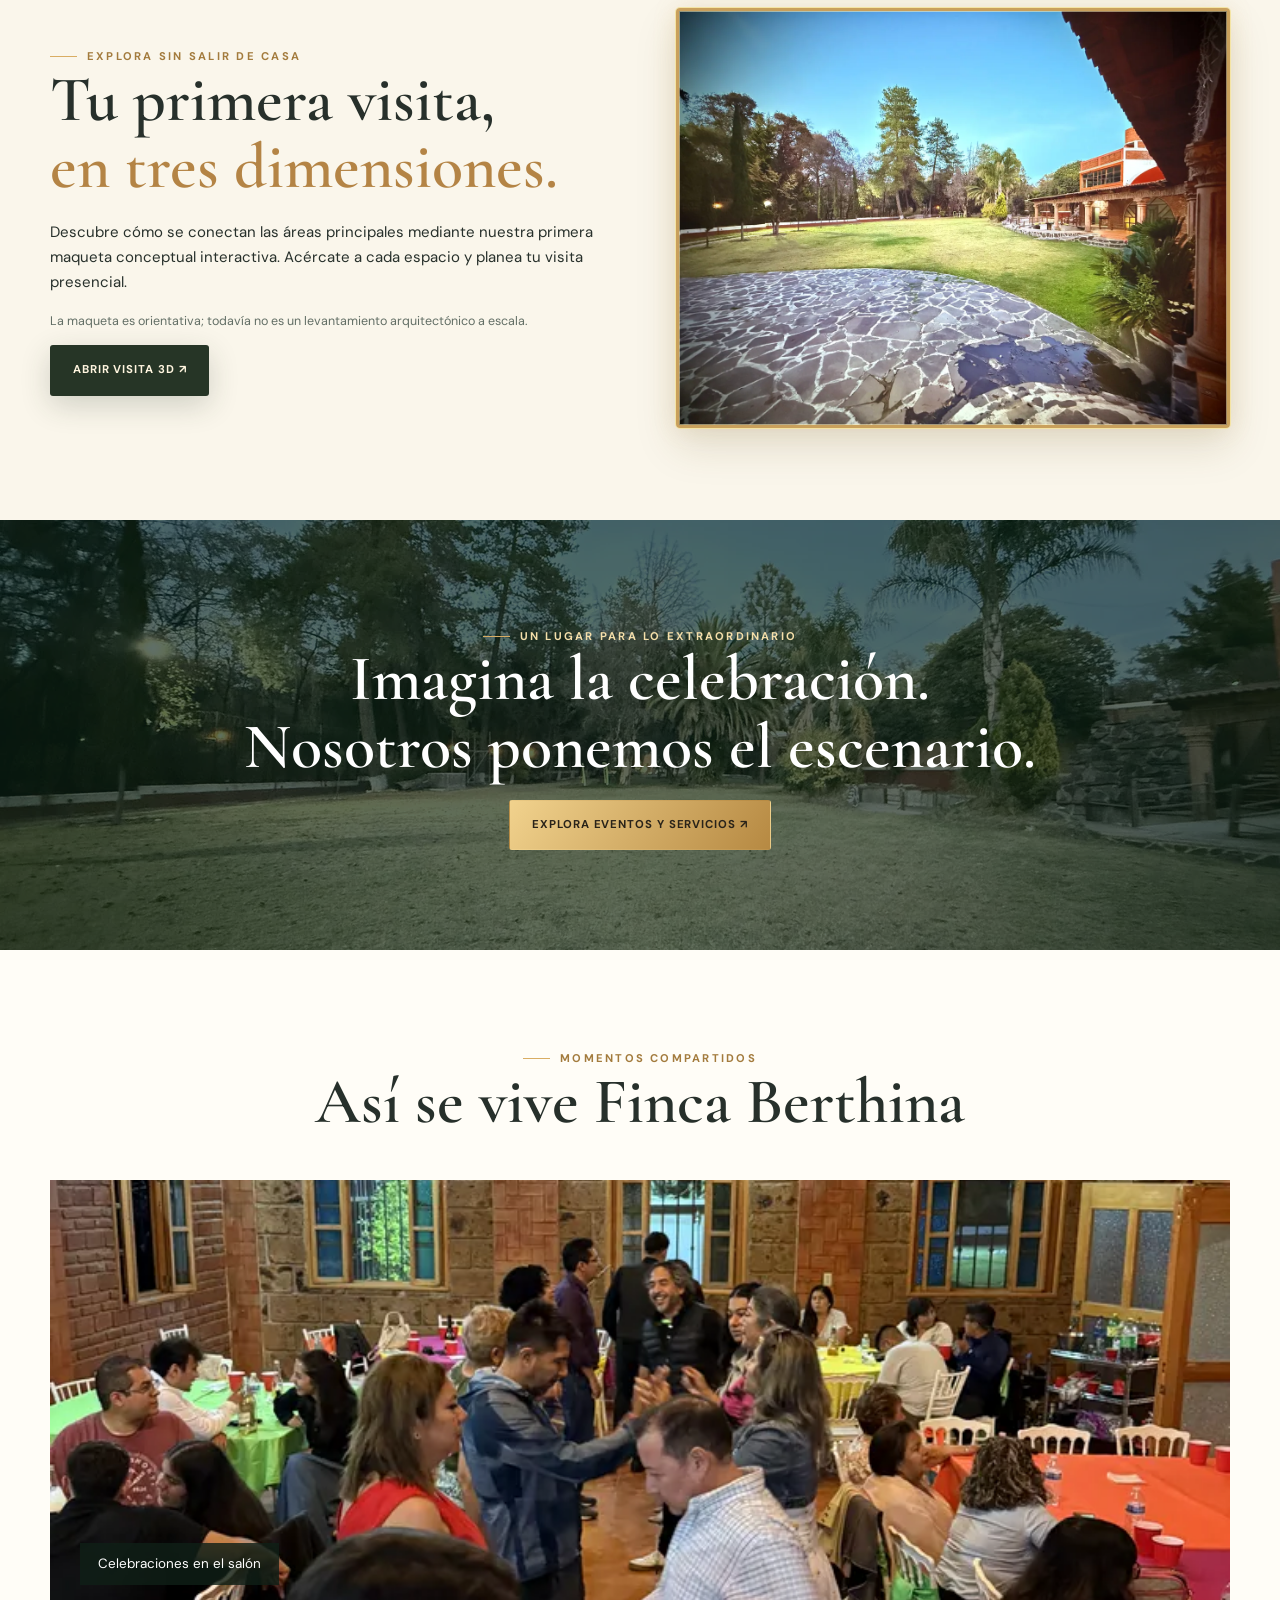
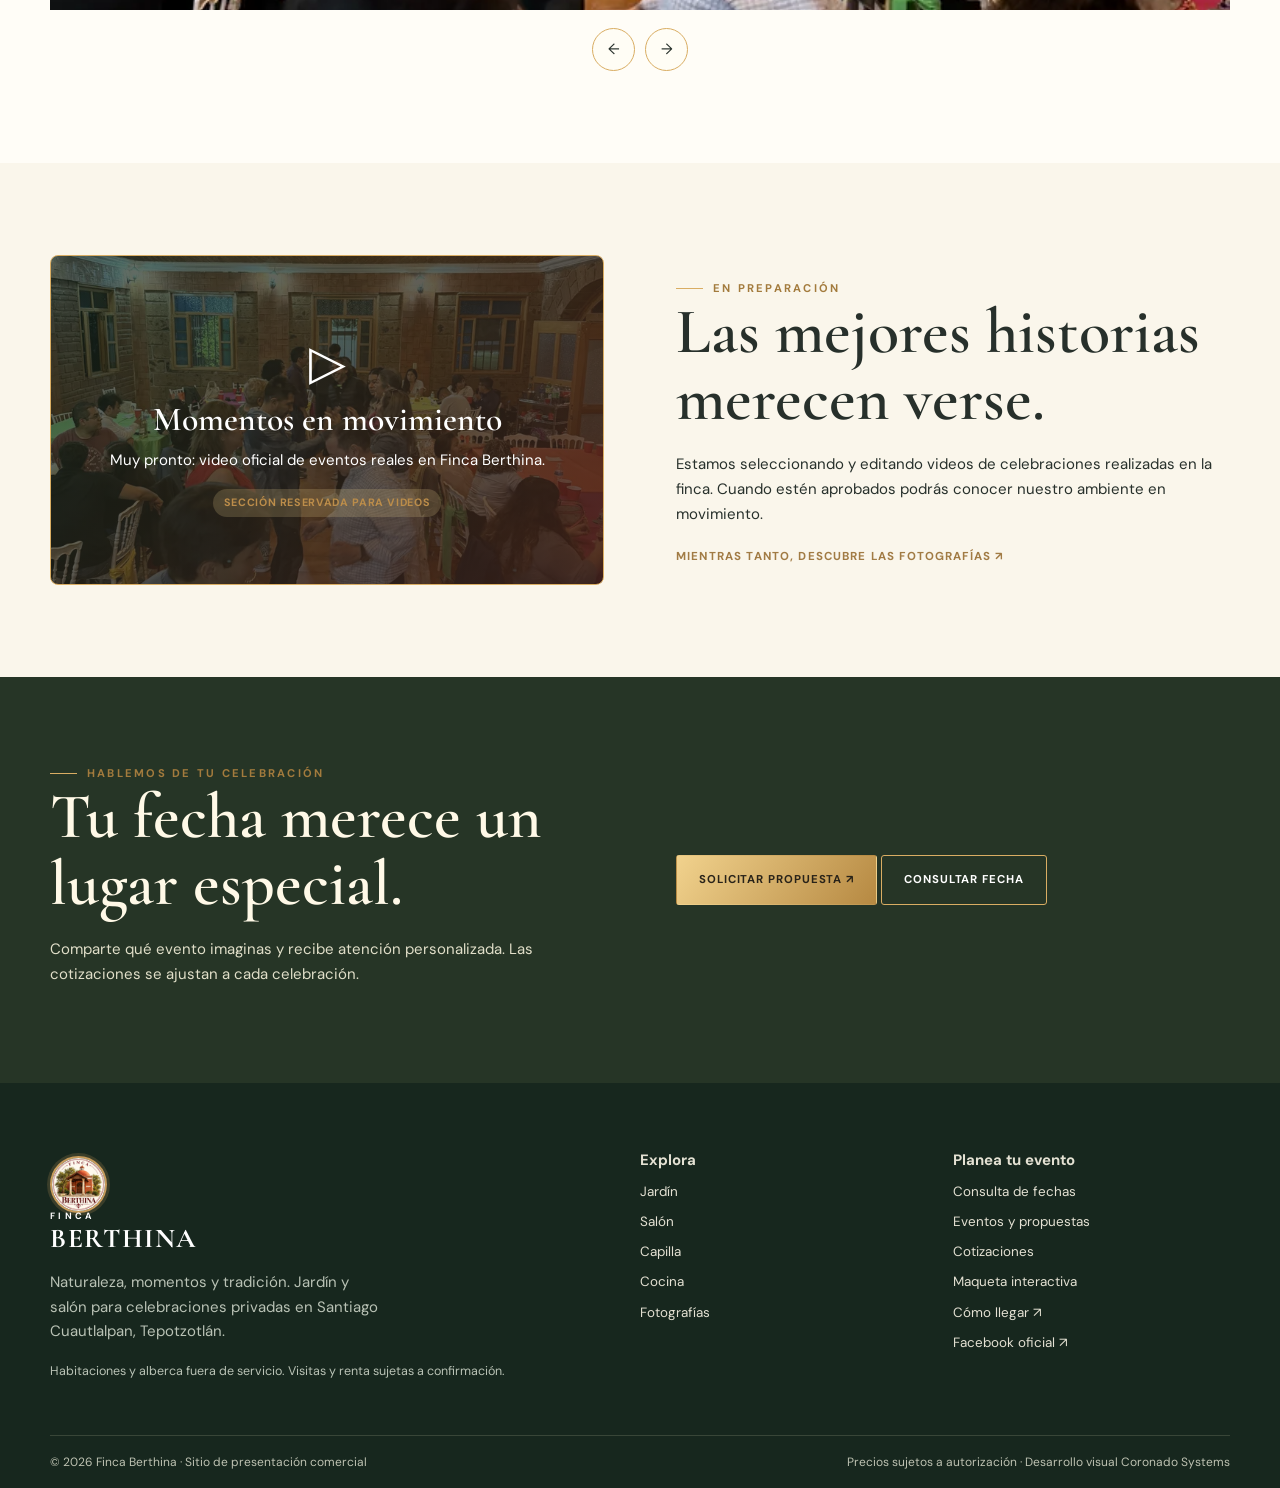
==== commit c40b301b: "Polish Finca Berthina white-lettered cover and public price wording" ====
--- a/index.html
+++ b/index.html
@@ -7,6 +7,7 @@
  </nav><div class="nav-actions"><button type="button" id="themeToggle" class="round-btn" aria-label="Cambiar modo claro u oscuro" title="Cambiar tema y activar música">◐</button><button type="button" id="musicToggle" class="round-btn" aria-label="Música: reproducir o pausar" title="Música de fondo">♫</button><a class="btn btn-gold btn-sm desktop-cta" href="./cotizar/">Cotizar evento ↗</a><button id="navToggle" class="round-btn mobile-toggle" type="button" aria-controls="primaryNav" aria-expanded="false">☰</button></div>
  </div></header><main id="contenido"><section class="hero"><img src="./assets/img/hero.webp" alt="Jardín y arquitectura original de Finca Berthina al atardecer" fetchpriority="high"><div class="birds" aria-hidden="true"><span class="bird">⌁</span><span class="bird">⌁</span><span class="bird">⌁</span></div><div class="container hero-content"><span class="eyebrow">Celebraciones con esencia propia</span><h1>Hay momentos<br>que merecen<br><i>otro escenario.</i></h1><p>En Finca Berthina, nuestros jardines, salón y capilla se convierten en el entorno de tu historia. Un espacio privado con carácter, naturaleza y tradición.</p><div class="hero-buttons"><a href="./cotizar/" class="btn btn-gold">Cotiza tu celebración ↗</a><a href="./visita-3d/" class="btn btn-outline" style="color:#fff">Explora la finca en 3D</a></div></div><div class="hero-frames">Tepotzotlán · Estado de México</div></section>
 <section class="marquee">JARDÍN · SALÓN DE EVENTOS · CAPILLA · COCINA DE APOYO · EXPERIENCIAS PERSONALIZADAS</section>
+<section class="section tinted" style="padding:44px 0"><div class="container"><div class="photo gold"><img src="./assets/img/brand_cover.webp" loading="lazy" alt="Portada editorial Finca Berthina: composición de fotografías del jardín, la capilla y el portón con tipografía blanca"></div><p class="tiny center muted" style="margin-top:15px">Composición gráfica con fotografías de zonas distintas de la finca. Las imágenes se presentan por separado y no representan un único punto de vista.</p></div></section>
 <section class="section"><div class="container two-col"><div class="photo gold" style="height:510px"><img loading="lazy" src="./assets/img/garden_day.webp" alt="Jardín central con árboles y andadores"></div><div><span class="eyebrow">Bienvenido a Finca Berthina</span><h2>Un lugar real.<br><span class="highlight">Recuerdos únicos.</span></h2><p>Disfruta un gran jardín arbolado, un salón de estilo tradicional y rincones llenos de personalidad. Elige tus proveedores o solicita ayuda para planear tu celebración.</p><p class="muted">Aquí encontrarás fotografías de nuestros espacios y de eventos celebrados en la finca. Las instalaciones privadas y áreas en rehabilitación no se ofrecen a los clientes.</p><a class="btn btn-primary" href="./galeria/">Conoce la galería →</a></div></div></section>
 <section class="section tinted"><div class="container"><div class="section-intro center"><span class="eyebrow">Elige tu escenario</span><h2>Espacios que cuentan historias</h2><p class="muted width-narrow">Cada espacio tiene su propia página, fotografías y detalles. Explora con calma lo que podrás integrar a tu evento.</p></div><div class="card-grid"><article class="card"><div class="photo gold" style=""><img loading="lazy" src="./assets/img/garden_evening.webp" alt="El jardín"></div><div class="card-body"><small>Al aire libre</small><h3>El jardín</h3><p>Áreas verdes y senderos para encuentros, celebraciones y fotografías.</p><a href="./espacios/jardin/" class="text-link">Conoce este espacio ↗</a></div></article><article class="card"><div class="photo gold" style=""><img loading="lazy" src="./assets/img/salon_empty2.webp" alt="El salón"></div><div class="card-body"><small>Eventos sociales</small><h3>El salón</h3><p>Un espacio techado de inspiración rústica para crear el montaje de tu evento.</p><a href="./espacios/salon/" class="text-link">Conoce este espacio ↗</a></div></article><article class="card"><div class="photo gold" style=""><img loading="lazy" src="./assets/img/chapel_out.webp" alt="La capilla"></div><div class="card-body"><small>Ceremonias</small><h3>La capilla</h3><p>Un rincón arquitectónico singular. Consulta las condiciones de uso para ceremonias.</p><a href="./espacios/capilla/" class="text-link">Conoce este espacio ↗</a></div></article></div><p class="center" style="margin-top:32px"><a href="./espacios/cocina/" class="text-link">Descubre también nuestra cocina de apoyo ↗</a></p></div></section>
 <section class="section"><div class="container two-col"><div><span class="eyebrow">Explora sin salir de casa</span><h2>Tu primera visita,<br><span class="highlight">en tres dimensiones.</span></h2><p>Descubre cómo se conectan las áreas principales mediante nuestra primera maqueta conceptual interactiva. Acércate a cada espacio y planea tu visita presencial.</p><p class="tiny muted">La maqueta es orientativa; todavía no es un levantamiento arquitectónico a escala.</p><a href="./visita-3d/" class="btn btn-primary">Abrir visita 3D ↗</a></div><div class="photo gold" style="height:420px"><img loading="lazy" src="./assets/img/garden_path.webp" alt="Senderos reales y jardines"></div></div></section>
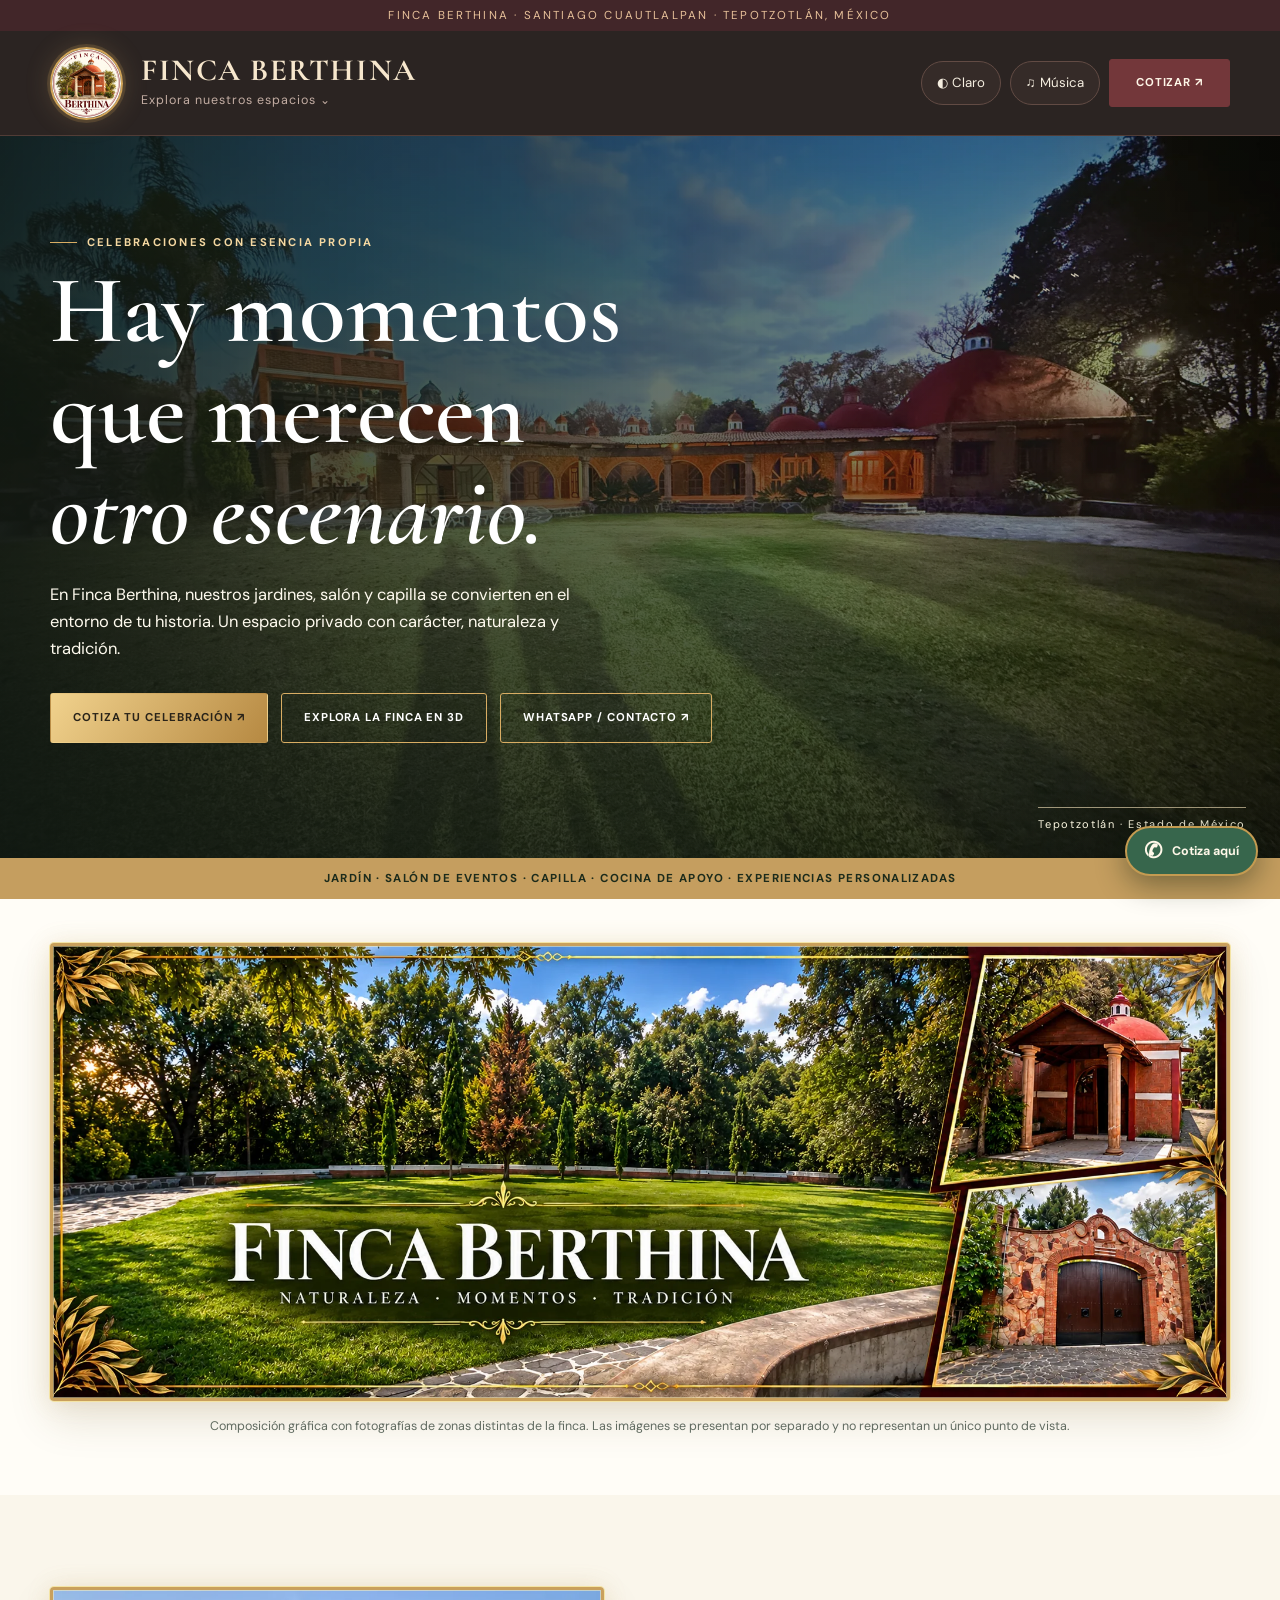
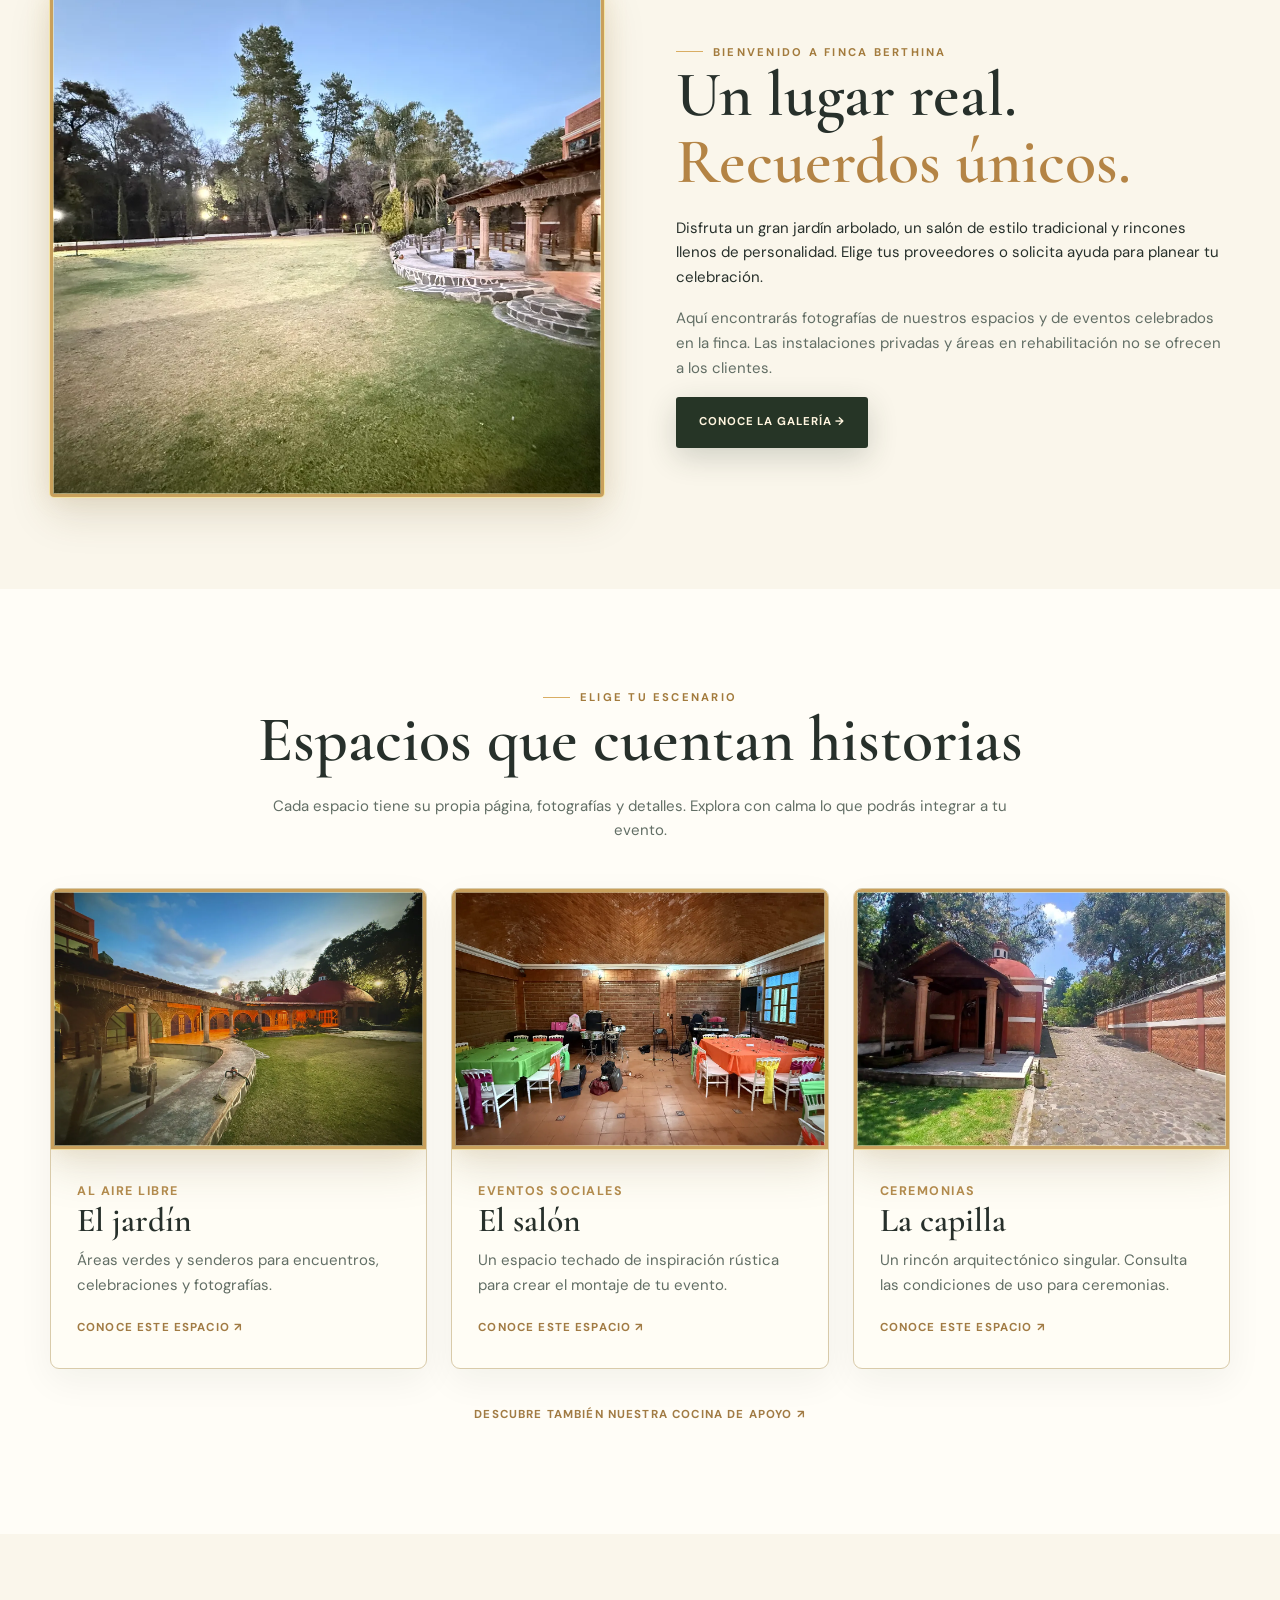
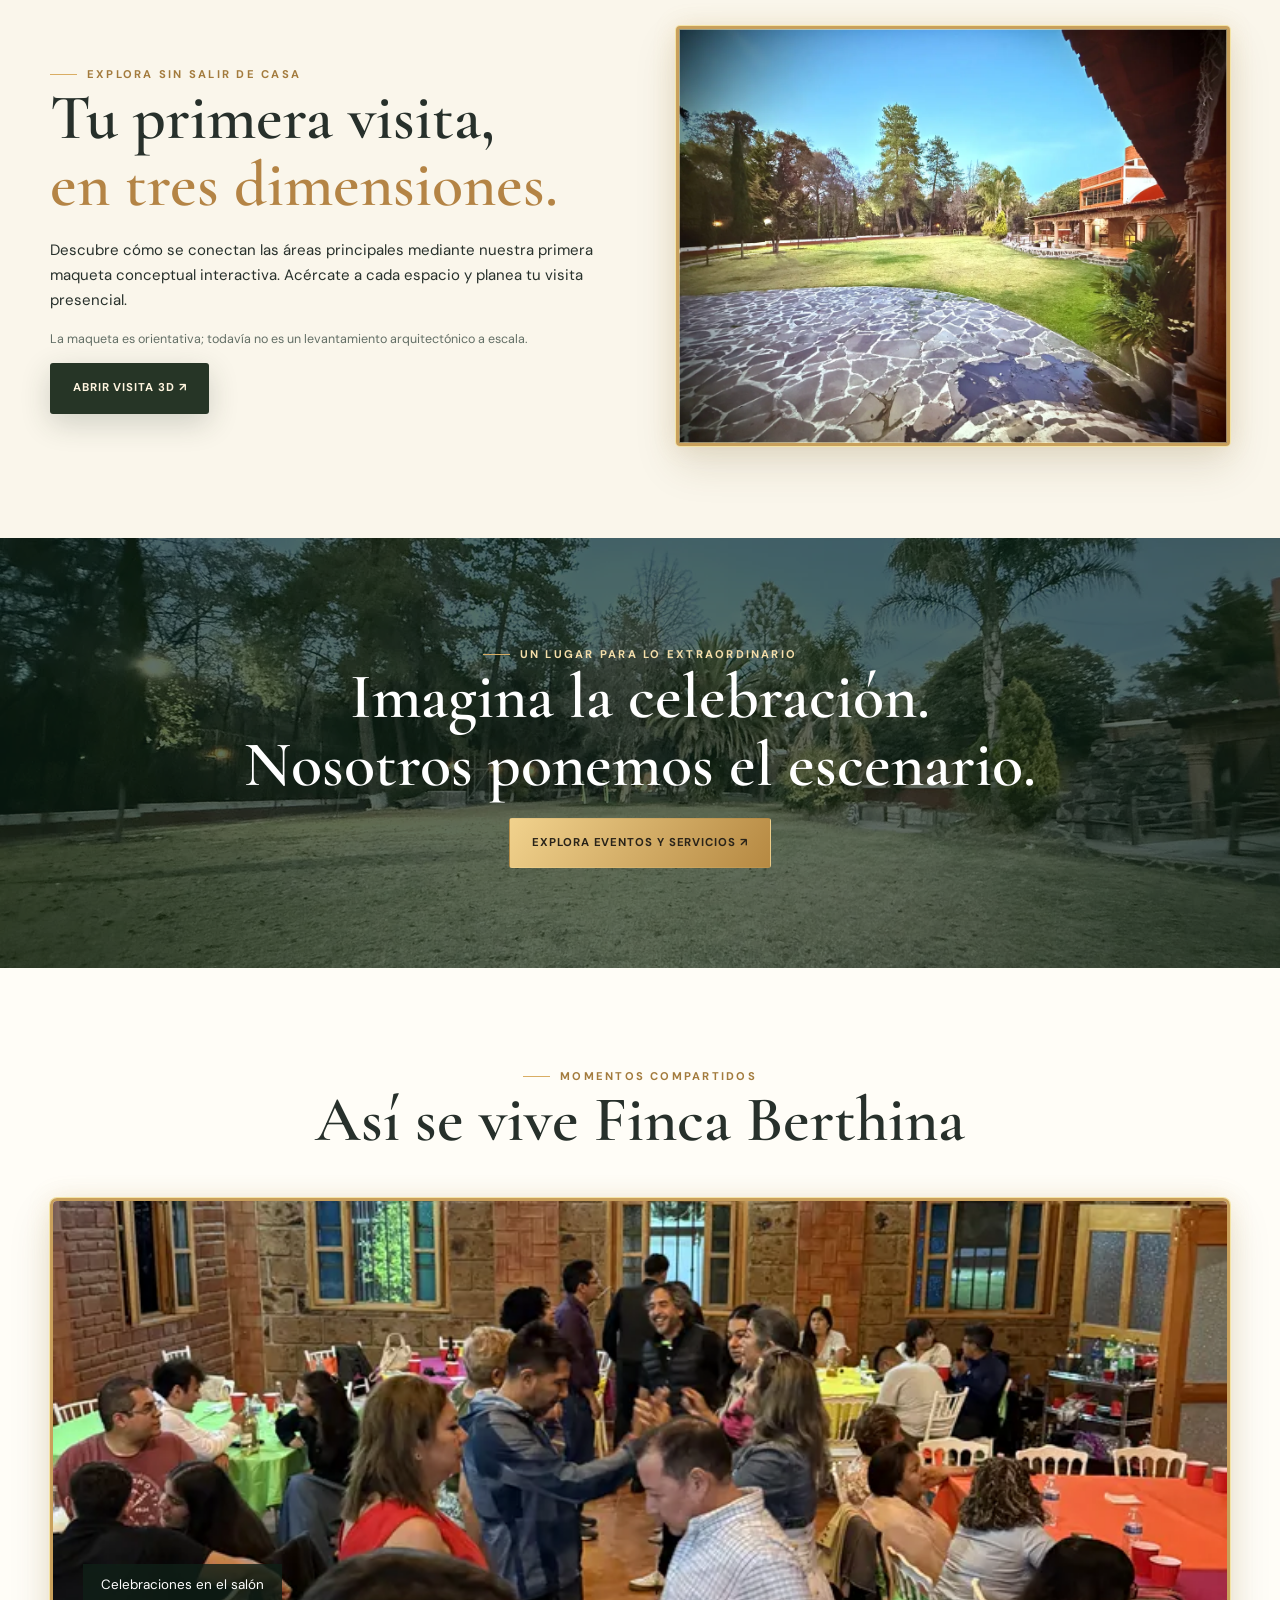
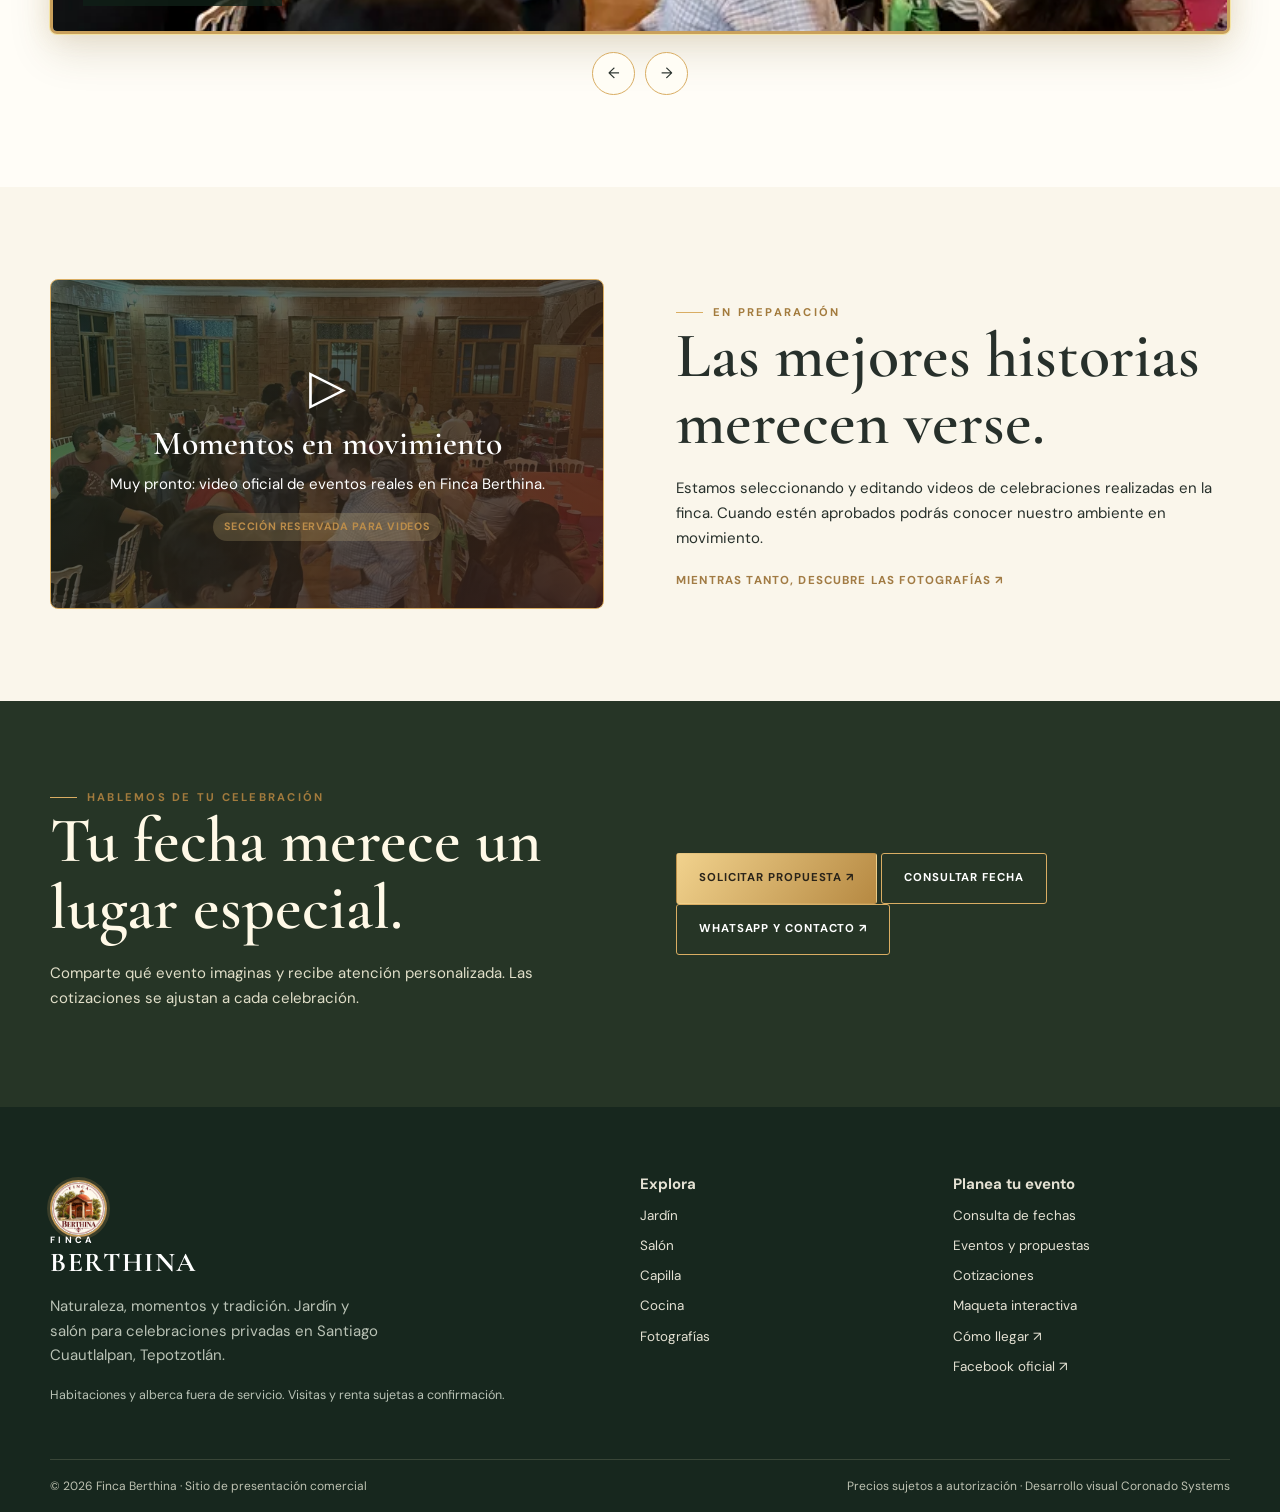
==== commit 11e9e270: "Reinstate Finca Berthina logo mega-menu, interactive 3D walkthrough, and pending WhatsApp contact fl" ====
--- a/index.html
+++ b/index.html
@@ -1,11 +1,8 @@
 <!doctype html><html lang="es-MX"><head><meta charset="utf-8"><meta name="viewport" content="width=device-width,initial-scale=1"><meta name="theme-color" content="#263526"><meta name="description" content="Finca Berthina: celebra bodas, cumpleaños y eventos privados en un jardín y salón con capilla en Tepotzotlán. Consulta espacios y solicita cotización."><title>Jardín y salón para eventos en Tepotzotlán | Finca Berthina</title><link rel="canonical" href="https://emc-lab.github.io/Finca_Berthina_Barrera/"><link rel="icon" href="./assets/img/logo.webp"><meta property="og:title" content="Jardín y salón para eventos en Tepotzotlán | Finca Berthina"><meta property="og:description" content="Finca Berthina: celebra bodas, cumpleaños y eventos privados en un jardín y salón con capilla en Tepotzotlán. Consulta espacios y solicita cotización."><meta property="og:image" content="https://emc-lab.github.io/Finca_Berthina_Barrera/assets/img/brand_cover.webp"><meta property="og:type" content="website"><link rel="stylesheet" href="./assets/css/site.css"><script type="application/ld+json">{"@context": "https://schema.org", "@type": "EventVenue", "name": "Finca Berthina", "description": "Jardín y salón de eventos en Santiago Cuautlalpan, Tepotzotlán, México.", "address": {"@type": "PostalAddress", "streetAddress": "El Haz del Huarache, Manzana 029", "addressLocality": "Santiago Cuautlalpan", "addressRegion": "Estado de México", "postalCode": "54650", "addressCountry": "MX"}, "url": "https://emc-lab.github.io/Finca_Berthina_Barrera/", "sameAs": ["https://www.facebook.com/profile.php?id=61595462096729", "https://maps.app.goo.gl/VbFBidqk3ptWAajp6"]}</script></head><body data-root="." data-page="inicio"><a href="#contenido" style="position:absolute;left:-9999px" onfocus="this.style.left='10px'">Saltar al contenido</a><div class="topbar">FINCA BERTHINA · SANTIAGO CUAUTLALPAN · TEPOTZOTLÁN, MÉXICO</div>
  <header class="site-header"><div class="container nav-wrap">
- <a href="./" class="brand" aria-label="Finca Berthina, inicio"><img src="./assets/img/logo.webp" alt="Logo de Finca Berthina con la capilla"><div class="brand-text"><small>FINCA</small>BERTHINA</div></a>
- <nav class="main-nav" id="primaryNav" aria-label="Navegación principal">
- <a href="./">Inicio</a><div class="nav-dropdown"><a href="./espacios/">Nuestros espacios ▾</a><div class="dropmenu"><a href="./espacios/jardin/">Jardín</a><a href="./espacios/salon/">Salón</a><a href="./espacios/capilla/">Capilla</a><a href="./espacios/cocina/">Cocina</a></div></div>
- <a href="./galeria/">Galería</a><a href="./experiencias/">Eventos</a><a href="./visita-3d/">Visita 3D</a><a href="./disponibilidad/">Tu fecha</a><a href="./ubicacion/">Ubicación</a>
- </nav><div class="nav-actions"><button type="button" id="themeToggle" class="round-btn" aria-label="Cambiar modo claro u oscuro" title="Cambiar tema y activar música">◐</button><button type="button" id="musicToggle" class="round-btn" aria-label="Música: reproducir o pausar" title="Música de fondo">♫</button><a class="btn btn-gold btn-sm desktop-cta" href="./cotizar/">Cotizar evento ↗</a><button id="navToggle" class="round-btn mobile-toggle" type="button" aria-controls="primaryNav" aria-expanded="false">☰</button></div>
- </div></header><main id="contenido"><section class="hero"><img src="./assets/img/hero.webp" alt="Jardín y arquitectura original de Finca Berthina al atardecer" fetchpriority="high"><div class="birds" aria-hidden="true"><span class="bird">⌁</span><span class="bird">⌁</span><span class="bird">⌁</span></div><div class="container hero-content"><span class="eyebrow">Celebraciones con esencia propia</span><h1>Hay momentos<br>que merecen<br><i>otro escenario.</i></h1><p>En Finca Berthina, nuestros jardines, salón y capilla se convierten en el entorno de tu historia. Un espacio privado con carácter, naturaleza y tradición.</p><div class="hero-buttons"><a href="./cotizar/" class="btn btn-gold">Cotiza tu celebración ↗</a><a href="./visita-3d/" class="btn btn-outline" style="color:#fff">Explora la finca en 3D</a></div></div><div class="hero-frames">Tepotzotlán · Estado de México</div></section>
+ <button type="button" class="brand brand-trigger" id="megaMenuTrigger" aria-label="Explorar menú de Finca Berthina" aria-controls="megaMenu" aria-expanded="false"><img src="./assets/img/logo.webp" alt="Emblema de Finca Berthina con la capilla"><span class="brand-label"><span class="brand-name">FINCA BERTHINA</span><small>Explora nuestros espacios <span aria-hidden="true">⌄</span></small></span></button>
+ <div class="nav-actions"><button type="button" id="themeToggle" class="header-tool" aria-label="Cambiar modo claro u oscuro" title="Cambiar tema y activar música">◐ <span class="theme-word">Claro</span></button><button type="button" id="musicToggle" class="header-tool" aria-label="Reproducir o pausar música">♫ <span>Música</span></button><a class="btn header-quote" href="./cotizar/">COTIZAR ↗</a></div></div>
+ <nav class="mega-menu" id="megaMenu" aria-label="Menú principal de Finca Berthina" hidden><div class="container"><div class="mega-title"><span class="eyebrow">TU EXPERIENCIA COMIENZA AQUÍ</span><button class="mega-close" id="megaMenuClose" type="button" aria-label="Cerrar menú">×</button></div><div class="mega-grid"><a class="mega-tile" href="./espacios/"><span class="tile-icon" aria-hidden="true">✦</span><span><strong>Espacios</strong><small>Jardín, salón, capilla y cocina</small></span><span class="tile-arr" aria-hidden="true">↗</span></a><a class="mega-tile" href="./experiencias/"><span class="tile-icon" aria-hidden="true">♡</span><span><strong>Eventos</strong><small>Ideas para tus celebraciones</small></span><span class="tile-arr" aria-hidden="true">↗</span></a><a class="mega-tile" href="./galeria/"><span class="tile-icon" aria-hidden="true">▤</span><span><strong>Galería</strong><small>Fotografías reales</small></span><span class="tile-arr" aria-hidden="true">↗</span></a><a class="mega-tile" href="./visita-3d/"><span class="tile-icon" aria-hidden="true">⌖</span><span><strong>Recorrido 3D</strong><small>Maqueta interactiva conceptual</small></span><span class="tile-arr" aria-hidden="true">↗</span></a><a class="mega-tile" href="./disponibilidad/"><span class="tile-icon" aria-hidden="true">▦</span><span><strong>Fechas</strong><small>Consulta el calendario</small></span><span class="tile-arr" aria-hidden="true">↗</span></a><a class="mega-tile" href="./cotizar/"><span class="tile-icon" aria-hidden="true">✉</span><span><strong>Cotizar</strong><small>Solicitar una propuesta</small></span><span class="tile-arr" aria-hidden="true">↗</span></a><a class="mega-tile" href="./ubicacion/"><span class="tile-icon" aria-hidden="true">↗</span><span><strong>Cómo llegar</strong><small>Calcula tu ruta desde casa</small></span><span class="tile-arr" aria-hidden="true">↗</span></a><a class="mega-tile" href="./"><span class="tile-icon" aria-hidden="true">❧</span><span><strong>La finca</strong><small>Conoce nuestra esencia</small></span><span class="tile-arr" aria-hidden="true">↗</span></a></div><div class="mega-contact"><span>¿Planeas un evento? Te ayudamos a elegir el espacio adecuado.</span><a href="./contacto/">Contactar / WhatsApp <span aria-hidden="true">↗</span></a></div></div></nav></header><main id="contenido"><section class="hero"><img src="./assets/img/hero.webp" alt="Jardín y arquitectura original de Finca Berthina al atardecer" fetchpriority="high"><div class="birds" aria-hidden="true"><span class="bird">⌁</span><span class="bird">⌁</span><span class="bird">⌁</span></div><div class="container hero-content"><span class="eyebrow">Celebraciones con esencia propia</span><h1>Hay momentos<br>que merecen<br><i>otro escenario.</i></h1><p>En Finca Berthina, nuestros jardines, salón y capilla se convierten en el entorno de tu historia. Un espacio privado con carácter, naturaleza y tradición.</p><div class="hero-buttons"><a href="./cotizar/" class="btn btn-gold">Cotiza tu celebración ↗</a><a href="./visita-3d/" class="btn btn-outline" style="color:#fff">Explora la finca en 3D</a><a href="./contacto/" class="btn btn-outline" style="color:#fff">WhatsApp / contacto ↗</a></div></div><div class="hero-frames">Tepotzotlán · Estado de México</div></section>
 <section class="marquee">JARDÍN · SALÓN DE EVENTOS · CAPILLA · COCINA DE APOYO · EXPERIENCIAS PERSONALIZADAS</section>
 <section class="section tinted" style="padding:44px 0"><div class="container"><div class="photo gold"><img src="./assets/img/brand_cover.webp" loading="lazy" alt="Portada editorial Finca Berthina: composición de fotografías del jardín, la capilla y el portón con tipografía blanca"></div><p class="tiny center muted" style="margin-top:15px">Composición gráfica con fotografías de zonas distintas de la finca. Las imágenes se presentan por separado y no representan un único punto de vista.</p></div></section>
 <section class="section"><div class="container two-col"><div class="photo gold" style="height:510px"><img loading="lazy" src="./assets/img/garden_day.webp" alt="Jardín central con árboles y andadores"></div><div><span class="eyebrow">Bienvenido a Finca Berthina</span><h2>Un lugar real.<br><span class="highlight">Recuerdos únicos.</span></h2><p>Disfruta un gran jardín arbolado, un salón de estilo tradicional y rincones llenos de personalidad. Elige tus proveedores o solicita ayuda para planear tu celebración.</p><p class="muted">Aquí encontrarás fotografías de nuestros espacios y de eventos celebrados en la finca. Las instalaciones privadas y áreas en rehabilitación no se ofrecen a los clientes.</p><a class="btn btn-primary" href="./galeria/">Conoce la galería →</a></div></div></section>
@@ -13,5 +10,5 @@
 <section class="section"><div class="container two-col"><div><span class="eyebrow">Explora sin salir de casa</span><h2>Tu primera visita,<br><span class="highlight">en tres dimensiones.</span></h2><p>Descubre cómo se conectan las áreas principales mediante nuestra primera maqueta conceptual interactiva. Acércate a cada espacio y planea tu visita presencial.</p><p class="tiny muted">La maqueta es orientativa; todavía no es un levantamiento arquitectónico a escala.</p><a href="./visita-3d/" class="btn btn-primary">Abrir visita 3D ↗</a></div><div class="photo gold" style="height:420px"><img loading="lazy" src="./assets/img/garden_path.webp" alt="Senderos reales y jardines"></div></div></section>
 <section class="banner-photo" style="background-image:url('./assets/img/garden_night.webp')"><div class="container"><span class="eyebrow" style="color:#f5dfaa">Un lugar para lo extraordinario</span><h2>Imagina la celebración.<br>Nosotros ponemos el escenario.</h2><a href="./experiencias/" class="btn btn-gold">Explora eventos y servicios ↗</a></div></section>
 <section class="section tinted"><div class="container"><div class="section-intro center"><span class="eyebrow">Momentos compartidos</span><h2>Así se vive Finca Berthina</h2></div><div class="carousel" data-carousel><div class="carousel-track"><div class="carousel-slide"><img src="./assets/img/salon_party.webp" alt="Celebraciones en el salón"><span>Celebraciones en el salón</span></div><div class="carousel-slide"><img src="./assets/img/garden_evening.webp" alt="Atardecer en el jardín"><span>Atardecer en el jardín</span></div><div class="carousel-slide"><img src="./assets/img/salon_arcade.webp" alt="Corredores tradicionales"><span>Corredores tradicionales</span></div><div class="carousel-slide"><img src="./assets/img/salon_party2.webp" alt="Eventos con familiares y amigos"><span>Eventos con familiares y amigos</span></div><div class="carousel-slide"><img src="./assets/img/chapel_out.webp" alt="La capilla de la entrada"><span>La capilla de la entrada</span></div></div></div><div class="carousel-controls"><button data-prev aria-label="Foto anterior">←</button><button data-next aria-label="Foto siguiente">→</button></div></div></section>
-<section class="section"><div class="container two-col"><div class="video-future"><div><div style="font-size:3rem">▷</div><h3>Momentos en movimiento</h3><p>Muy pronto: video oficial de eventos reales en Finca Berthina.</p><span class="badge">Sección reservada para videos</span></div></div><div><span class="eyebrow">En preparación</span><h2>Las mejores historias merecen verse.</h2><p>Estamos seleccionando y editando videos de celebraciones realizadas en la finca. Cuando estén aprobados podrás conocer nuestro ambiente en movimiento.</p><a class="text-link" href="./galeria/">Mientras tanto, descubre las fotografías ↗</a></div></div></section></main><section class="section-cta"><div class="container two-col"><div><span class="eyebrow">Hablemos de tu celebración</span><h2>Tu fecha merece un lugar especial.</h2><p>Comparte qué evento imaginas y recibe atención personalizada. Las cotizaciones se ajustan a cada celebración.</p></div><div><a href="./cotizar/" class="btn btn-gold">Solicitar propuesta ↗</a> <a href="./disponibilidad/" class="btn btn-outline" style="color:#fff">Consultar fecha</a></div></div></section>
- <footer class="site-footer"><div class="container"><div class="footer-columns"><div><a class="brand" href="./"><img src="./assets/img/logo.webp" alt="Finca Berthina"><div class="brand-text" style="color:#fff"><small>FINCA</small>BERTHINA</div></a><p class="muted" style="max-width:330px;margin-top:20px">Naturaleza, momentos y tradición. Jardín y salón para celebraciones privadas en Santiago Cuautlalpan, Tepotzotlán.</p><p class="tiny muted">Habitaciones y alberca fuera de servicio. Visitas y renta sujetas a confirmación.</p></div><div><strong>Explora</strong><a href="./espacios/jardin/">Jardín</a><a href="./espacios/salon/">Salón</a><a href="./espacios/capilla/">Capilla</a><a href="./espacios/cocina/">Cocina</a><a href="./galeria/">Fotografías</a></div><div><strong>Planea tu evento</strong><a href="./disponibilidad/">Consulta de fechas</a><a href="./experiencias/">Eventos y propuestas</a><a href="./cotizar/">Cotizaciones</a><a href="./visita-3d/">Maqueta interactiva</a><a href="https://maps.app.goo.gl/VbFBidqk3ptWAajp6" target="_blank" rel="noopener">Cómo llegar ↗</a><a href="https://www.facebook.com/profile.php?id=61595462096729" target="_blank" rel="noopener">Facebook oficial ↗</a></div></div><div class="footer-bottom"><span>© 2026 Finca Berthina · Sitio de presentación comercial</span><span>Precios sujetos a autorización · Desarrollo visual Coronado Systems</span></div></div></footer><div id="lightbox" class="lightbox" role="dialog" aria-label="Fotografía ampliada"><button type="button" aria-label="Cerrar imagen">×</button><img alt="Fotografía ampliada de la finca"></div><script defer src="./assets/js/site.js"></script></body></html>+<section class="section"><div class="container two-col"><div class="video-future"><div><div style="font-size:3rem">▷</div><h3>Momentos en movimiento</h3><p>Muy pronto: video oficial de eventos reales en Finca Berthina.</p><span class="badge">Sección reservada para videos</span></div></div><div><span class="eyebrow">En preparación</span><h2>Las mejores historias merecen verse.</h2><p>Estamos seleccionando y editando videos de celebraciones realizadas en la finca. Cuando estén aprobados podrás conocer nuestro ambiente en movimiento.</p><a class="text-link" href="./galeria/">Mientras tanto, descubre las fotografías ↗</a></div></div></section></main><section class="section-cta"><div class="container two-col"><div><span class="eyebrow">Hablemos de tu celebración</span><h2>Tu fecha merece un lugar especial.</h2><p>Comparte qué evento imaginas y recibe atención personalizada. Las cotizaciones se ajustan a cada celebración.</p></div><div><a href="./cotizar/" class="btn btn-gold">Solicitar propuesta ↗</a> <a href="./disponibilidad/" class="btn btn-outline" style="color:#fff">Consultar fecha</a> <a class="btn btn-outline" href="./contacto/" style="color:#fff">WhatsApp y contacto ↗</a></div></div></section>
+ <footer class="site-footer"><div class="container"><div class="footer-columns"><div><a class="brand" href="./"><img src="./assets/img/logo.webp" alt="Finca Berthina"><div class="brand-text" style="color:#fff"><small>FINCA</small>BERTHINA</div></a><p class="muted" style="max-width:330px;margin-top:20px">Naturaleza, momentos y tradición. Jardín y salón para celebraciones privadas en Santiago Cuautlalpan, Tepotzotlán.</p><p class="tiny muted">Habitaciones y alberca fuera de servicio. Visitas y renta sujetas a confirmación.</p></div><div><strong>Explora</strong><a href="./espacios/jardin/">Jardín</a><a href="./espacios/salon/">Salón</a><a href="./espacios/capilla/">Capilla</a><a href="./espacios/cocina/">Cocina</a><a href="./galeria/">Fotografías</a></div><div><strong>Planea tu evento</strong><a href="./disponibilidad/">Consulta de fechas</a><a href="./experiencias/">Eventos y propuestas</a><a href="./cotizar/">Cotizaciones</a><a href="./visita-3d/">Maqueta interactiva</a><a href="https://maps.app.goo.gl/VbFBidqk3ptWAajp6" target="_blank" rel="noopener">Cómo llegar ↗</a><a href="https://www.facebook.com/profile.php?id=61595462096729" target="_blank" rel="noopener">Facebook oficial ↗</a></div></div><div class="footer-bottom"><span>© 2026 Finca Berthina · Sitio de presentación comercial</span><span>Precios sujetos a autorización · Desarrollo visual Coronado Systems</span></div></div></footer><div id="lightbox" class="lightbox" role="dialog" aria-label="Fotografía ampliada"><button type="button" aria-label="Cerrar imagen">×</button><img alt="Fotografía ampliada de la finca"></div><a class="contact-float" href="./contacto/" aria-label="Consultar por WhatsApp o Messenger"><span aria-hidden="true">✆</span><span class="contact-float-text">Cotiza aquí</span></a><script defer src="./assets/js/site.js"></script></body></html>
--- a/assets/css/site.css
+++ b/assets/css/site.css
@@ -1,3 +1,84 @@
 @import url('https://fonts.googleapis.com/css2?family=Cormorant+Garamond:wght@400;500;600;700&family=DM+Sans:wght@400;500;600;700&display=swap');
 :root{--green:#263526;--wine:#713137;--gold:#d9ad63;--gold2:#f7e4a7;--paper:#faf6eb;--paper2:#fffdf7;--ink:#27302b;--muted:#626e65;--line:#d9cbaa;--panel:#fffdf5;--shadow:0 24px 65px #2425151d;--radius:20px}*{box-sizing:border-box}html{scroll-behavior:smooth}body{margin:0;background:var(--paper);color:var(--ink);font-family:'DM Sans',Arial,sans-serif;font-size:15px;line-height:1.65;transition:background .3s,color .3s}body.dark{--paper:#111b17;--paper2:#1b2821;--panel:#1d2b24;--ink:#f3eee1;--muted:#bec7b8;--line:#596a53;--shadow:0 24px 65px #0008}a{color:inherit;text-decoration:none}button,input,select,textarea{font:inherit}button{cursor:pointer}h1,h2,h3,h4,.serif{font-family:'Cormorant Garamond',Georgia,serif;line-height:1.05;font-weight:600}h1{font-size:clamp(3.4rem,7.5vw,7.8rem);margin:.1em 0 .18em}h2{font-size:clamp(2.5rem,5vw,4.8rem);margin:0 0 20px}h3{font-size:2.1rem;margin:0 0 10px}p{margin:.4em 0 1.1em}img{display:block;max-width:100%}main{overflow:hidden}.container{width:min(1180px,calc(100% - 46px));margin-inline:auto}.eyebrow{display:inline-flex;align-items:center;gap:10px;letter-spacing:.2em;font-size:.7rem;font-weight:700;text-transform:uppercase;color:#a37b3d}.eyebrow:before{content:'';height:1px;width:27px;background:var(--gold)}.muted{color:var(--muted)}.tiny{font-size:.78rem}.kicker{color:var(--gold)}.highlight{color:#b48445}.section{padding:92px 0}.section.tinted{background:var(--paper2)}.center{text-align:center}.width-narrow{max-width:760px;margin-inline:auto}.topbar{padding:6px 24px;background:var(--green);color:#f5ebd4;text-align:center;font-size:.72rem;letter-spacing:.1em}.site-header{position:sticky;top:0;z-index:1000;background:color-mix(in srgb,var(--paper) 94%,transparent);backdrop-filter:blur(20px);border-bottom:1px solid color-mix(in srgb,var(--line) 60%,transparent)}.nav-wrap{height:86px;display:flex;align-items:center;gap:25px;justify-content:space-between}.brand{display:flex;align-items:center;gap:12px;min-width:215px;flex-shrink:0}.brand img{width:57px;height:57px;object-fit:cover;border-radius:50%;border:2px solid #c79b5b;box-shadow:0 0 0 3px #c79b5b33}.brand-text{font-family:'Cormorant Garamond',serif;font-size:1.7rem;line-height:.85;letter-spacing:.06em;font-weight:700}.brand-text small{display:block;font-family:'DM Sans',sans-serif;letter-spacing:.36em;font-size:.57rem;margin-bottom:6px}.main-nav{display:flex;gap:20px;align-items:center}.main-nav>a,.nav-dropdown>a{font-weight:600;font-size:.79rem;white-space:nowrap}.main-nav>a:hover,.nav-dropdown>a:hover,.footer-link:hover{color:#b28847}.nav-dropdown{position:relative}.dropmenu{display:none;position:absolute;top:30px;left:-16px;width:225px;background:var(--panel);border:1px solid var(--line);border-radius:12px;padding:12px;box-shadow:var(--shadow)}.nav-dropdown:hover .dropmenu,.nav-dropdown:focus-within .dropmenu{display:grid}.dropmenu a{padding:7px 12px;font-size:.83rem;border-radius:8px}.dropmenu a:hover{background:#a5813920}.nav-actions{display:flex;align-items:center;gap:9px}.round-btn{border:1px solid var(--line);color:var(--ink);background:transparent;border-radius:50%;width:41px;height:41px;display:grid;place-items:center}.round-btn:hover{border-color:var(--gold);background:#d9ad6317}.mobile-toggle{display:none}.btn{display:inline-flex;gap:9px;align-items:center;justify-content:center;padding:15px 22px;min-height:49px;border:1px solid transparent;border-radius:3px;letter-spacing:.08em;font-size:.71rem;font-weight:700;text-transform:uppercase;transition:transform .2s,box-shadow .2s,background .2s}.btn:hover{transform:translateY(-2px)}.btn-primary{background:var(--green);color:#fff5df;box-shadow:0 9px 30px #26352633}.btn-primary:hover{background:#3c5239}.btn-gold{background:linear-gradient(125deg,#f1d28d,#b68942);color:#292319}.btn-outline{border-color:var(--gold);color:var(--ink);background:transparent}.btn-light{background:#fff9e9;color:#283527}.btn-sm{min-height:40px;padding:12px 16px;font-size:.67rem}.btn.disabled,[disabled]{opacity:.56;cursor:not-allowed}.hero{position:relative;min-height:670px;display:flex;align-items:center;isolation:isolate;background:#15251e;color:#fff}.hero>img{position:absolute;inset:0;width:100%;height:100%;object-fit:cover;z-index:-2;filter:brightness(.83)}.hero:after{content:'';position:absolute;inset:0;background:linear-gradient(90deg,#111a13d9 0%,#1520149c 43%,#151b1533 100%),linear-gradient(0deg,#090d0a99,transparent 50%);z-index:-1}.hero-content{padding:90px 0 115px}.hero .eyebrow{color:#f6d9a2}.hero p{max-width:570px;color:#fffbef;font-size:1.03rem}.hero-buttons{display:flex;gap:13px;flex-wrap:wrap;margin-top:30px}.hero-frames{position:absolute;bottom:25px;right:34px;font-size:.69rem;letter-spacing:.15em;color:#faf5df;border-top:1px solid #eedcb5a1;padding-top:7px}.birds{position:absolute;top:17%;right:15%;width:80px;height:50px;pointer-events:none;opacity:.75}.bird{position:absolute;color:#fff8dc;font-size:1.3rem;animation:fly 9s ease-in-out infinite}.bird:nth-child(2){left:34px;top:20px;animation-delay:-3s;font-size:.85rem}.bird:nth-child(3){left:62px;top:3px;animation-delay:-4s;font-size:1rem}@keyframes fly{0%,100%{transform:translate(-10px,8px)}50%{transform:translate(15px,-6px)}}.gold-frame{border:3px solid transparent;outline:1px solid #bd8e4a;outline-offset:3px;border-image:linear-gradient(138deg,#fff7c4,#9c6c28,#fff4ae,#bd8b3b) 1;box-shadow:0 4px 24px #bd994c30, inset 0 0 14px #c89e5130}.photo{overflow:hidden;border-radius:4px;position:relative;box-shadow:var(--shadow)}.photo img{width:100%;height:100%;object-fit:cover;transition:transform .8s ease}.photo:hover img{transform:scale(1.045)}.photo.gold{border:3px solid #c9a05c;box-shadow:0 0 0 1px #f4e4a4,0 18px 42px #59401526,0 0 23px #d5ac5d2e}.photo.gold:after{content:'';pointer-events:none;position:absolute;inset:0;border:1px solid #fff2bc88}.two-col{display:grid;grid-template-columns:1fr 1fr;gap:72px;align-items:center}.feature-photo{height:510px}.section-intro{margin-bottom:45px}.card-grid{display:grid;grid-template-columns:repeat(3,minmax(0,1fr));gap:24px}.card{background:var(--panel);border:1px solid var(--line);box-shadow:0 12px 36px #1626190e;border-radius:9px;overflow:hidden}.card .photo{height:260px;border-radius:0}.card-body{padding:29px 26px}.card p{color:var(--muted)}.card small{color:#b48c4e;letter-spacing:.12em;font-weight:700;text-transform:uppercase}.text-link{color:#a17b44;letter-spacing:.1em;text-transform:uppercase;font-size:.72rem;font-weight:700}.text-link:hover{text-decoration:underline}.banner-photo{height:430px;background-size:cover;background-position:center;position:relative;display:grid;place-items:center;color:#fff;text-align:center;isolation:isolate}.banner-photo:before{content:'';position:absolute;inset:0;z-index:-1;background:#0c2216a6}.banner-photo h2{font-size:clamp(3rem,5vw,5.3rem)}.section-cta{background:var(--green);color:#f8eddb;padding:80px 0}.section-cta p{color:#e1dfc9}.section-cta h2{color:#fff9e7}.badge{display:inline-block;border-radius:50px;padding:5px 11px;background:#dec68b36;color:#bc8d4a;font-size:.67rem;font-weight:700;letter-spacing:.06em;text-transform:uppercase}.badgewarn{background:#f7d49c26;color:#a87231}.tag{background:var(--paper2);border:1px solid var(--line);padding:8px 14px;border-radius:40px;font-size:.73rem;display:inline-flex;align-items:center;gap:6px}.interior-hero{position:relative;min-height:400px;display:flex;align-items:center;color:#fff;background:#23372b;isolation:isolate}.interior-hero img{position:absolute;inset:0;width:100%;height:100%;object-fit:cover;filter:brightness(.55);z-index:-1}.interior-hero p{font-size:1.03rem;max-width:670px}.interior-hero h1{font-size:clamp(3.2rem,6vw,6rem)}.feature-points{display:grid;grid-template-columns:repeat(3,1fr);gap:12px;margin:20px 0}.feature-points div{border:1px solid var(--line);padding:17px;background:var(--panel);font-size:.84rem}.gallery{display:grid;grid-template-columns:repeat(3,minmax(0,1fr));gap:22px}.gallery-item{position:relative;overflow:hidden;border-radius:7px;cursor:zoom-in}.gallery-item img{width:100%;height:255px;object-fit:cover}.gallery-item p{position:absolute;bottom:0;margin:0;width:100%;padding:18px 14px 9px;background:linear-gradient(transparent,#000b);color:#fff;font-weight:600;font-size:.82rem}.filterbar{display:flex;gap:8px;flex-wrap:wrap;margin-bottom:30px}.filterbar button{border:1px solid var(--line);border-radius:40px;background:var(--panel);color:var(--ink);padding:8px 18px;font-size:.77rem}.filterbar button.active{background:var(--green);color:#fff}.lightbox{position:fixed;inset:0;z-index:9999;background:#07100df0;display:none;align-items:center;justify-content:center;padding:45px}.lightbox.open{display:flex}.lightbox img{max-height:85vh;max-width:90vw;object-fit:contain;border:3px solid #d8ad63}.lightbox button{position:absolute;right:25px;top:20px;background:none;border:0;color:white;font-size:2rem}.carousel{overflow:hidden}.carousel-track{display:flex;transition:transform .55s ease}.carousel-slide{min-width:100%;height:430px;position:relative}.carousel-slide img{height:100%;width:100%;object-fit:cover}.carousel-slide span{position:absolute;bottom:25px;left:30px;padding:10px 18px;background:#102017ce;color:#fff;font-size:.84rem}.carousel-controls{display:flex;justify-content:center;gap:10px;margin-top:18px}.carousel-controls button{background:var(--panel);color:var(--ink);border:1px solid var(--gold);border-radius:50%;width:43px;height:43px}.price-grid{display:grid;grid-template-columns:repeat(3,1fr);gap:16px}.price{padding:28px 25px;border:1px solid var(--line);background:var(--panel);border-radius:10px}.price strong{font:600 2.8rem 'Cormorant Garamond',serif;color:#a27a3e}.price .small{font-size:.7rem}.notice{background:color-mix(in srgb,var(--gold) 10%,var(--panel));border-left:3px solid #be914d;padding:18px 20px;color:var(--ink);border-radius:6px;margin:20px 0}.form-grid{display:grid;grid-template-columns:1fr 1fr;gap:15px}.form-field{display:grid;gap:6px}.form-field label{font-size:.77rem;font-weight:700}.form-field input,.form-field select,.form-field textarea{color:var(--ink);background:var(--panel);border:1px solid var(--line);border-radius:6px;padding:13px 14px;min-height:48px;width:100%}.form-field textarea{min-height:110px}.form-field.full{grid-column:1/-1}.form-card{padding:40px;background:var(--panel);border:1px solid var(--line);box-shadow:var(--shadow);border-radius:12px}.calendar{display:grid;grid-template-columns:repeat(7,1fr);gap:5px;margin:18px 0}.cal-head{font-size:.69rem;color:var(--muted);text-align:center;padding:6px 0;font-weight:700}.cal-day{border:1px solid var(--line);background:var(--panel);color:var(--ink);min-height:59px;border-radius:7px;text-align:center;padding:8px 3px;position:relative}.cal-day:hover:not(:disabled){border-color:var(--gold)}.cal-day.empty{background:transparent;border:0;pointer-events:none}.cal-day.past{opacity:.35}.cal-day.confirmed{background:#883f45;color:white;border-color:#883f45;cursor:not-allowed}.cal-day.selected{outline:2px solid var(--gold)}.cal-day small{display:block;font-size:.55rem;line-height:1.2}.cal-nav{display:flex;align-items:center;justify-content:space-between}.legend{display:flex;gap:18px;flex-wrap:wrap;font-size:.75rem}.legend i{display:inline-block;width:10px;height:10px;border-radius:3px;background:#bd8d48;margin-right:6px}.legend i.busy{background:#883f45}.viewer{min-height:510px;display:grid;grid-template-columns:minmax(0,1.4fr) minmax(250px,.6fr);gap:24px;align-items:stretch}.scene{position:relative;background:radial-gradient(circle at 30% 30%,#5a7656,#253e30 80%);overflow:hidden;border-radius:16px;perspective:950px;min-height:450px;border:1px solid #bb985a}.scene-inner{position:absolute;left:50%;top:52%;width:min(580px,80%);height:360px;transform:translate(-50%,-50%) rotateX(48deg) rotateZ(-12deg) scale(.95);transform-style:preserve-3d;transition:transform .15s ease;touch-action:none}.map-surface{position:absolute;inset:0;background:linear-gradient(135deg,#6c9b58,#315d40);border:4px solid #d8c396;border-radius:40% 25% 35% 40%;box-shadow:12px 25px 0 #243b27,20px 34px 38px #1228189e}.map-path{position:absolute;width:16%;height:85%;left:73%;top:9%;background:#b3a48a;transform:rotate(-28deg);clip-path:polygon(14% 0%,93% 0%,71% 100%,12% 100%);opacity:.93}.model{position:absolute;border-radius:8px;transform-style:preserve-3d;border:2px solid #fff3ce;cursor:pointer;box-shadow:8px 13px 0 #0004;display:grid;place-items:center;font-size:.75rem;font-weight:700;text-align:center;color:white;padding:6px;transition:filter .2s}.model:hover,.model.active{filter:brightness(1.3);outline:3px solid #f6d187}.model.salon{left:6%;top:61%;width:30%;height:23%;background:#a35b46}.model.cocina{left:36%;top:69%;width:16%;height:12%;background:#c08f59}.model.capilla{left:70%;top:4%;width:20%;height:17%;background:#a35e54}.model.pool{left:18%;top:19%;width:28%;height:16%;background:#587f83;border-style:dashed}.model.garden{left:45%;top:30%;width:23%;height:22%;background:#52834e;border-color:#e8d09f}.viewer-info{background:var(--panel);border:1px solid var(--line);border-radius:14px;padding:30px 23px}.viewer-info h3{font-size:2rem}.viewer-tools{position:absolute;bottom:18px;left:20px;display:flex;gap:9px}.viewer-tools button{background:#fff9e8;border:1px solid #c49b5c;color:#263526;border-radius:5px;padding:7px 12px}.video-future{border:1px solid var(--gold);min-height:330px;display:grid;place-items:center;text-align:center;background:linear-gradient(135deg,#13281caa,#3f241bd4),url('../img/salon_party.webp') center/cover;color:white;border-radius:8px}.map-links{display:flex;gap:12px;flex-wrap:wrap;margin:20px 0}.faq details{padding:18px 0;border-bottom:1px solid var(--line)}.faq summary{cursor:pointer;font-weight:700}.site-footer{background:#17271e;color:#e4e1d3;padding:65px 0 15px}.footer-columns{display:grid;grid-template-columns:2fr repeat(2,1fr);gap:35px}.footer-columns a{display:block;margin:8px 0;font-size:.84rem}.site-footer .muted{color:#b9c2b5}.footer-bottom{border-top:1px solid #7e836c55;margin-top:40px;padding-top:17px;font-size:.75rem;color:#bec2b2;display:flex;justify-content:space-between;gap:20px}.marquee{background:#c59e5f;color:#1c2b1b;text-align:center;font-size:.72rem;font-weight:700;letter-spacing:.12em;padding:11px}.fade-in{animation:rise .8s both}@keyframes rise{from{opacity:0;transform:translateY(18px)}to{opacity:1;transform:none}}@media(max-width:1060px){.main-nav{gap:10px}.main-nav>a,.nav-dropdown>a{font-size:.73rem}.brand{min-width:170px}.nav-wrap{gap:10px}}@media(max-width:880px){.main-nav{display:none;position:absolute;top:100%;left:0;right:0;background:var(--panel);padding:26px 24px;border-bottom:1px solid var(--line);box-shadow:var(--shadow);flex-direction:column;align-items:stretch;gap:20px}.main-nav.open{display:flex}.dropmenu{display:grid;position:static;box-shadow:none;border:0;width:auto;background:transparent;padding-left:15px}.mobile-toggle{display:grid}.nav-wrap{height:72px}.brand img{width:48px;height:48px}.brand-text{font-size:1.42rem}.nav-actions .desktop-cta{display:none}.two-col{grid-template-columns:1fr;gap:33px}.card-grid,.gallery,.price-grid{grid-template-columns:repeat(2,1fr)}.feature-photo{height:340px}.viewer{grid-template-columns:1fr}.footer-columns{grid-template-columns:1fr 1fr}.footer-columns>div:first-child{grid-column:1/-1}.hero{min-height:580px}}@media(max-width:580px){.container{width:min(100% - 30px,1180px)}h1{font-size:3.9rem}.hero{min-height:600px}.hero-content{padding:70px 0}.section{padding:65px 0}.card-grid,.gallery,.price-grid,.form-grid,.feature-points{grid-template-columns:1fr}.form-field.full{grid-column:auto}.form-card{padding:23px}.carousel-slide{height:270px}.gallery-item img{height:220px}.footer-columns{grid-template-columns:1fr}.footer-bottom{display:block}.cal-day{min-height:48px;font-size:.8rem}.cal-day small{font-size:.48rem}.scene-inner{width:100%;transform:translate(-50%,-50%) rotateX(43deg) rotateZ(-10deg) scale(.8)}.brand{min-width:0}.bird{display:none}.hero-frames{display:none}.topbar{font-size:.59rem}.nav-actions{gap:5px}.round-btn{height:38px;width:38px}.viewer{gap:10px}}
 @media(prefers-reduced-motion:reduce){*,*:before,*:after{animation:none!important;transition:none!important;scroll-behavior:auto!important}}
+
+/* Consistent premium gold accents on every carousel and panoramic detail */
+.carousel{border:3px solid #c9a05c;border-radius:7px;box-shadow:0 0 0 1px #f4e4a4,0 18px 42px #59401526,0 0 23px #d5ac5d2e}
+.interior-hero{border-bottom:2px solid var(--gold)}
+
+/* V2 — approved immersive mega menu, matches Finca Berthina's dark visual language */
+.site-header{background:#2b2422;color:#f7e7cd;border-bottom:1px solid #513c36;position:sticky;top:0;z-index:1100;backdrop-filter:none}
+.topbar{background:#422629;color:#e8c19a;letter-spacing:.19em}
+.nav-wrap{height:104px}
+.brand-trigger{appearance:none;text-align:left;border:0;background:transparent;color:inherit;cursor:pointer;width:max-content;padding:0;display:flex;align-items:center;gap:18px;min-width:0}
+.brand-trigger:focus-visible,.mega-tile:focus-visible,.mega-close:focus-visible{outline:3px solid #f0cc85;outline-offset:4px}
+.brand-trigger>img{width:73px;height:73px;border:2px solid #d0a458;border-radius:50%;box-shadow:0 0 0 3px #d0a4582e,0 0 26px #c49a623f}
+.brand-label{display:flex;flex-direction:column;gap:4px}
+.brand-name{font-family:'Cormorant Garamond',Georgia,serif;font-size:1.93rem;font-weight:700;line-height:1;letter-spacing:.05em;white-space:nowrap}
+.brand-label small{letter-spacing:.08em;font-size:.78rem;color:#c3ada3}
+.brand-trigger[aria-expanded="true"] .brand-label small{color:#f1c073}
+.header-tool{border:1px solid #624b44;color:#f5eee0;background:#352b28;padding:10px 15px;border-radius:40px;font-size:.83rem;white-space:nowrap;min-height:42px}
+.header-tool:hover{border-color:#e6b66b;background:#47332b}
+.header-quote{background:#73373a;color:#fff7e8;min-height:48px;padding:12px 26px;border:1px solid #73373a}
+.header-quote:hover{background:#934d47}
+.mega-menu[hidden]{display:none!important}
+.mega-menu{display:block;background:#302624;color:#f8ecd8;border-top:1px solid #483634;border-bottom:1px solid #b89351;padding:30px 0 38px;box-shadow:0 22px 30px #19100d55;animation:megaIn .24s ease both}
+@keyframes megaIn{from{opacity:.4;transform:translateY(-8px)}to{opacity:1;transform:none}}
+.mega-title{display:flex;align-items:center;justify-content:space-between;margin-bottom:19px}
+.mega-title .eyebrow{color:#cfa36e}
+.mega-title .eyebrow:before{display:none}
+.mega-close{color:#fff0e1;background:transparent;border:0;font-size:2.5rem;font-weight:300;line-height:1;padding:0 9px}
+.mega-grid{display:grid;grid-template-columns:repeat(4,minmax(0,1fr));gap:14px}
+.mega-tile{display:flex;align-items:center;gap:19px;border:1px solid #69524c;background:#271f1e;padding:23px 22px;min-height:112px;transition:border-color .2s,background .2s,transform .2s;position:relative}
+.mega-tile:hover{border-color:#d4a449;transform:translateY(-3px);background:#342722}
+.tile-icon{width:35px;flex:none;color:#d3a04a;font-size:1.65rem;text-align:center}
+.mega-tile>span:nth-child(2){display:flex;flex-direction:column;gap:7px;min-width:0}
+.mega-tile strong{font:700 1.65rem/1.1 'Cormorant Garamond',Georgia,serif;color:#fdf4e7}
+.mega-tile small{color:#c6b3a8;font-size:.71rem;line-height:1.35}
+.tile-arr{opacity:0;position:absolute;right:14px;top:12px;color:#e2ad56;transition:opacity .2s}
+.mega-tile:hover .tile-arr{opacity:1}
+.mega-contact{display:flex;justify-content:space-between;align-items:center;gap:15px;padding-top:20px;color:#d5c2b6;font-size:.84rem}
+.mega-contact a{color:#eac07e;font-weight:700}
+.contact-float{position:fixed;z-index:950;right:22px;bottom:24px;display:flex;align-items:center;gap:10px;color:#fff8e9;background:#37664c;border:2px solid #c49b51;border-radius:36px;padding:12px 17px;box-shadow:0 8px 30px #08180c70;transition:transform .18s;white-space:nowrap;font-weight:700;font-size:.78rem}
+.contact-float:hover{transform:translateY(-3px);background:#295a41}
+.contact-float>span:first-child{font-size:1.4rem;line-height:1}
+.contact-layout{display:grid;grid-template-columns:1fr 1fr;gap:60px;align-items:start}
+.contact-channels{padding:27px;background:var(--panel);border:1px solid var(--line);border-radius:12px}
+.contact-method{padding:22px 0;border-bottom:1px solid var(--line);display:flex;gap:16px;align-items:flex-start}
+.contact-method-icon{color:#b18649;font-size:1.7rem;min-width:32px}
+.contact-method strong{font-size:1.06rem}
+.contact-method .btn{margin-top:6px}
+.wa-status{font-size:.75rem;color:var(--muted);margin-top:9px}
+@media(max-width:1050px){.mega-grid{grid-template-columns:repeat(2,minmax(0,1fr))}}
+@media(max-width:750px){.nav-wrap{height:76px}.brand-trigger>img{width:53px;height:53px}.brand-name{font-size:1.35rem}.brand-label small{font-size:.65rem}.header-tool{padding:8px 10px}.header-tool span{display:none}.header-quote{padding:9px 12px;font-size:.62rem;min-height:38px}.mega-menu{padding:22px 0}.mega-tile{min-height:86px;padding:16px 12px;gap:8px}.mega-tile strong{font-size:1.28rem}.tile-icon{font-size:1.2rem;width:23px}.mega-tile small{font-size:.6rem}.contact-layout{grid-template-columns:1fr;gap:30px}.contact-float-text{display:none}.contact-float{right:13px;bottom:13px;width:52px;height:52px;justify-content:center;padding:0;border-radius:50%}}
+@media(max-width:420px){.brand-trigger{gap:7px}.brand-trigger>img{width:44px;height:44px}.brand-name{font-size:1.13rem}.brand-label small{font-size:.6rem}.nav-actions{gap:5px}.header-tool{min-width:33px;min-height:33px;padding:4px 7px}.header-quote{padding:6px 9px;font-size:.57rem;min-height:33px}.mega-grid{gap:8px}.mega-tile{min-height:96px;padding:12px 8px}.mega-tile strong{font-size:1.18rem}}
+/* True 3D interactive site plan, with usable schematic fallback */
+.walkthrough-controls{display:flex;gap:40px;align-items:end;justify-content:space-between;margin:45px 0 24px}
+.walkthrough-controls h2{font-size:clamp(2.4rem,4vw,4rem)}.walkthrough-controls p{max-width:600px}
+.walkthrough-filter{display:flex;gap:8px;flex-wrap:wrap;margin-bottom:10px}
+.filter-spot{background:var(--panel);color:var(--ink);border:1px solid var(--line);padding:10px 16px;border-radius:25px;font-size:.75rem;font-weight:700}
+.filter-spot.active{background:#63412c;color:#fff;border-color:#b9904d}
+.model-layout{display:grid;grid-template-columns:minmax(0,1.65fr) minmax(265px,.72fr);gap:22px}
+.webgl-stage{position:relative;min-height:570px;background:radial-gradient(circle at 35% 12%,#728f82 0%,#274b3b 75%,#13261e 100%);border:2px solid #c29b54;border-radius:17px;overflow:hidden;box-shadow:0 20px 60px #19301740;touch-action:pan-y}
+#fincaCanvas{display:block;position:absolute;inset:0;width:100%;height:100%;touch-action:none}
+.model-top-label{position:absolute;top:15px;left:20px;z-index:2;pointer-events:none;color:#fbe6b7;font:700 1.05rem/1.2 'Cormorant Garamond',serif;letter-spacing:.13em;text-shadow:0 2px 8px #0b1c1a}
+.model-top-label small{display:block;font:500 .57rem 'DM Sans',sans-serif;letter-spacing:.08em;text-transform:uppercase}
+.model-labels{position:absolute;inset:0;pointer-events:none;z-index:2}
+.area-marker{position:absolute;pointer-events:auto;transform:translate(-50%,-50%);background:#fbf4dfed;color:#292b22;box-shadow:0 3px 10px #0d1b13ab;border:1px solid #d1af72;border-radius:7px;font:700 .58rem/1.15 'DM Sans',sans-serif;padding:6px 9px;white-space:nowrap;transition:background .18s,opacity .18s;cursor:pointer}
+.area-marker:hover,.area-marker.selected{background:#dfb96b;color:#202017;outline:2px solid #fff1c3}
+.area-marker.private{background:#e6c0b7ee}.area-marker.closed{background:#bbbac0ee}
+.model-top-label,.three-tools{user-select:none}
+.viewer-tools.three-tools{position:absolute;z-index:3;bottom:15px;left:50%;transform:translateX(-50%);display:flex;justify-content:center;max-width:calc(100% - 20px);flex-wrap:wrap}
+.viewer-tools.three-tools button{white-space:nowrap}
+.model-details{background:var(--panel);border:1px solid var(--line);padding:27px 23px;border-radius:12px;display:flex;flex-direction:column;align-items:flex-start}
+.model-details h3{font-size:2.1rem;margin-top:12px}.model-details .btn{max-width:100%;margin-top:10px}
+.model-info-photo{width:100%;height:183px;margin:12px 0 16px}
+.model-info-photo img{width:100%;height:100%;object-fit:cover}
+.model-explainer{margin-top:auto;padding-top:30px}
+.model-book{margin-top:15px!important;width:100%}
+.model-legend{display:flex;flex-wrap:wrap;gap:22px;margin-top:16px;font-size:.74rem;color:var(--muted)}
+.model-legend span{display:flex;gap:7px;align-items:center}.legend-dot{display:inline-block;border-radius:3px;background:#b7764d;width:14px;height:14px}.legend-dot.private{background:#c58f90}.legend-dot.closed{background:#8d9aa0}.legend-dot.routes{background:#e2c993}
+.finca-fallback{position:absolute;inset:0;display:grid;place-items:center;z-index:1}.finca-fallback svg{width:100%;height:100%;object-fit:contain}
+.finca-fallback[hidden]{display:none}
+@media(max-width:1020px){.model-layout{grid-template-columns:1fr}.webgl-stage{min-height:510px}.model-details{display:grid;grid-template-columns:1fr 200px;align-items:center;column-gap:24px}.model-details .eyebrow,.model-details h3,.model-details p{grid-column:1}.model-info-photo{grid-column:2;grid-row:1/5;height:150px}.model-details .btn{width:max-content}.model-explainer{padding-top:8px}}
+@media(max-width:640px){.walkthrough-controls{display:block}.model-details{display:block}.model-info-photo{height:160px}.webgl-stage{min-height:450px}.area-marker{font-size:.48rem;padding:3px 5px}.model-top-label{left:10px;font-size:.86rem}.model-top-label small{font-size:.48rem}.three-tools{gap:4px}.three-tools button{padding:5px 6px;font-size:.6rem}}
